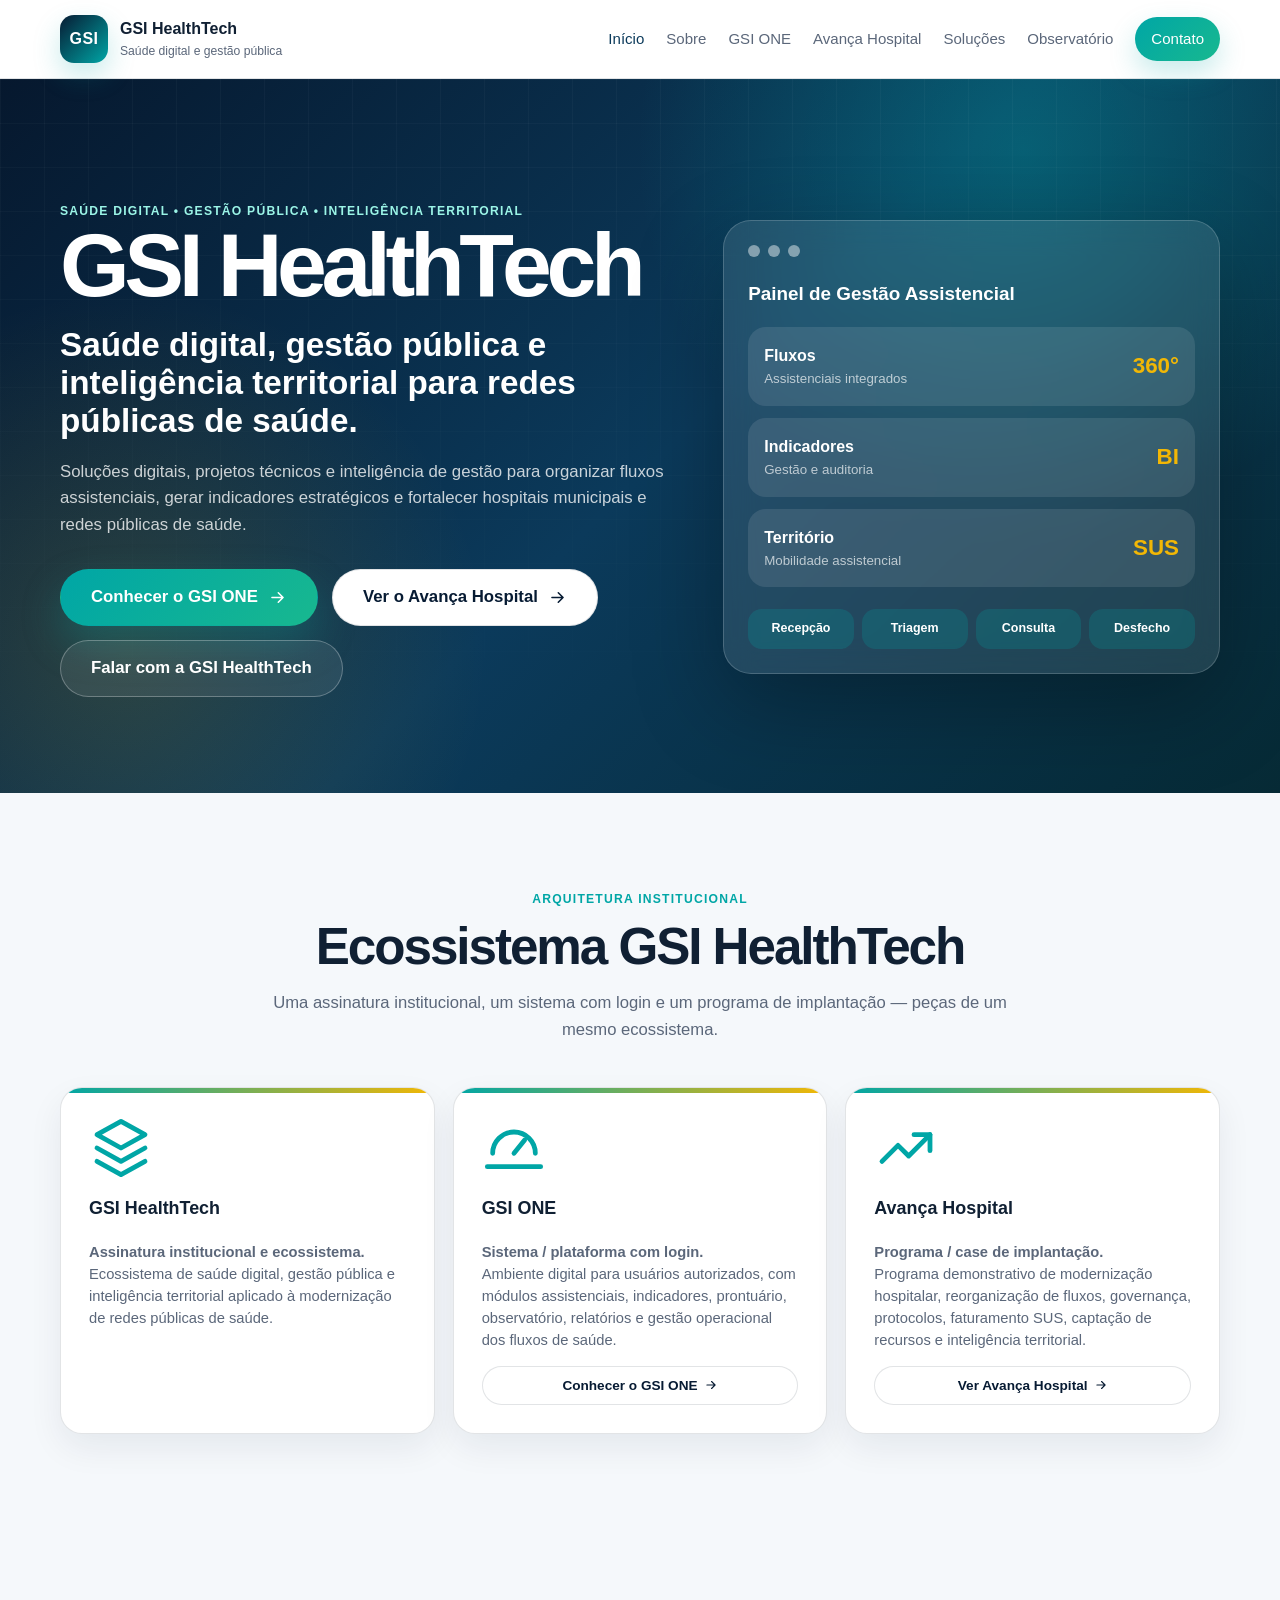
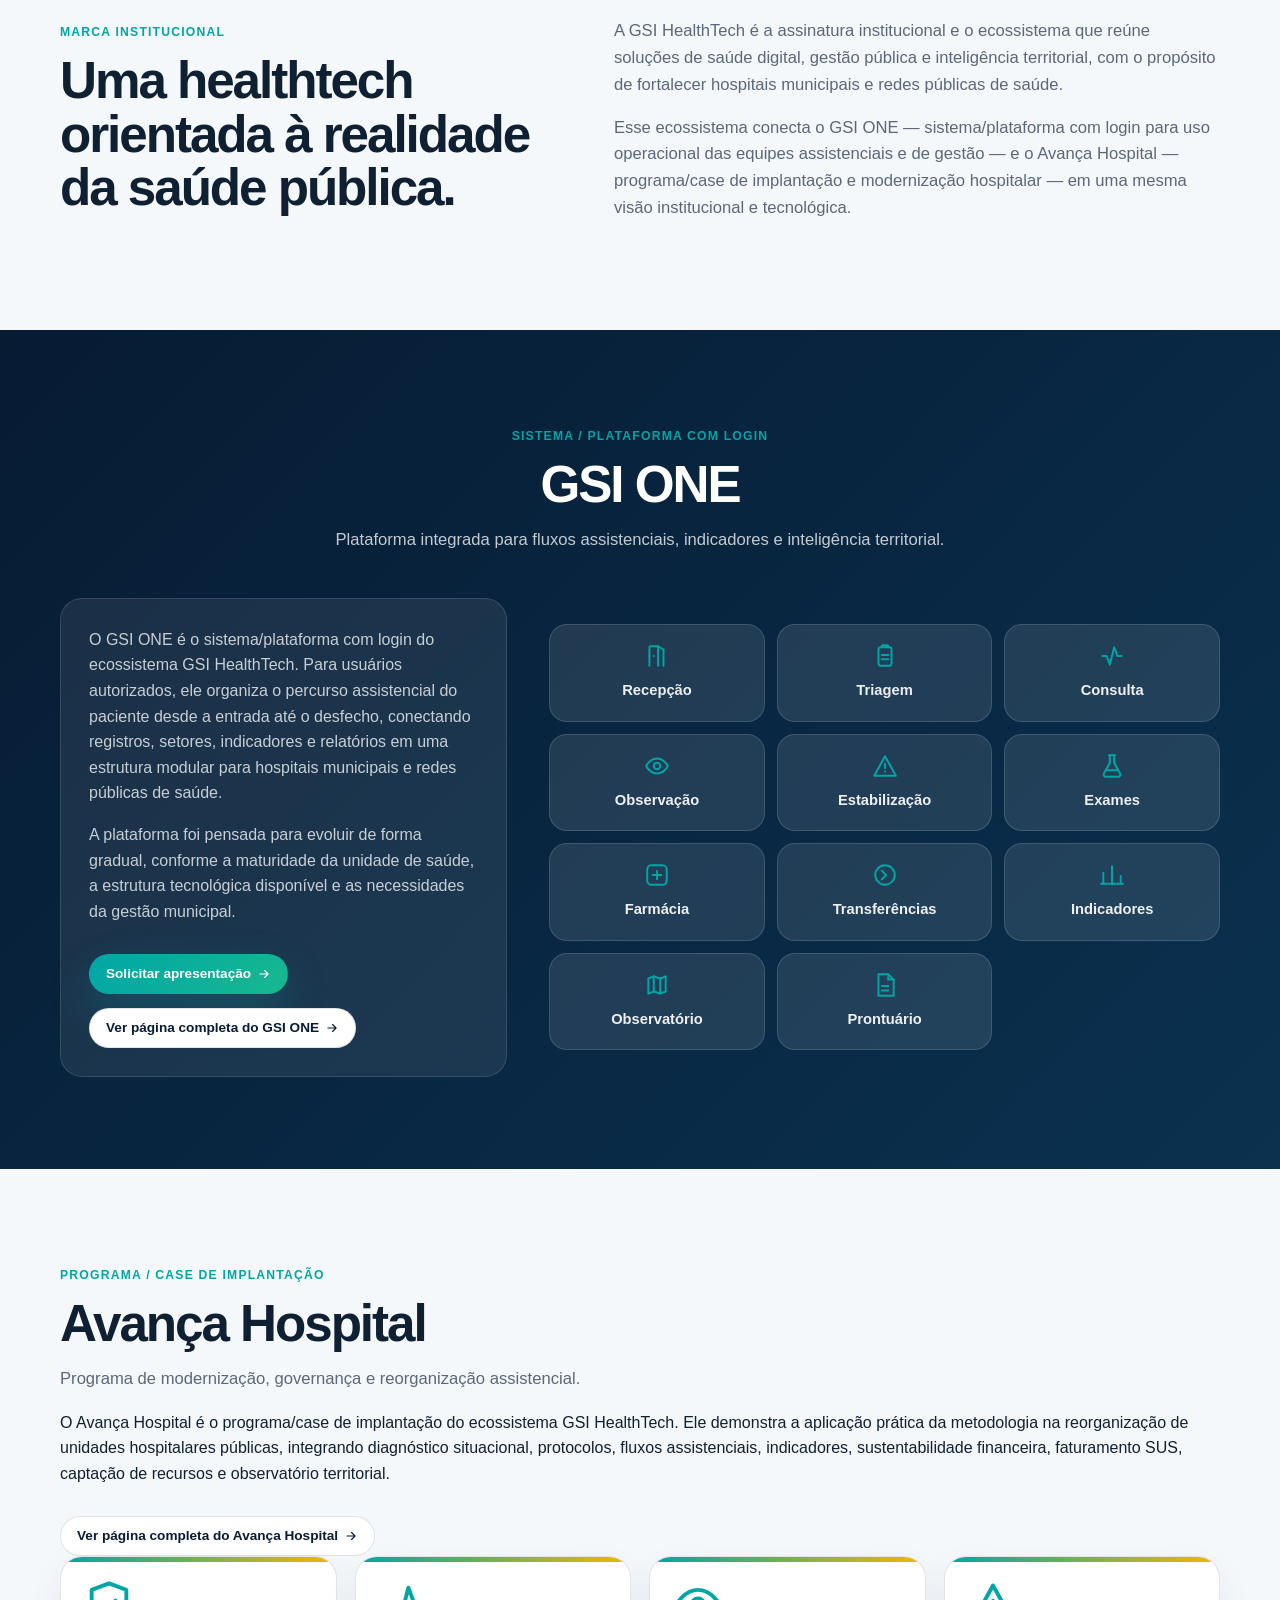
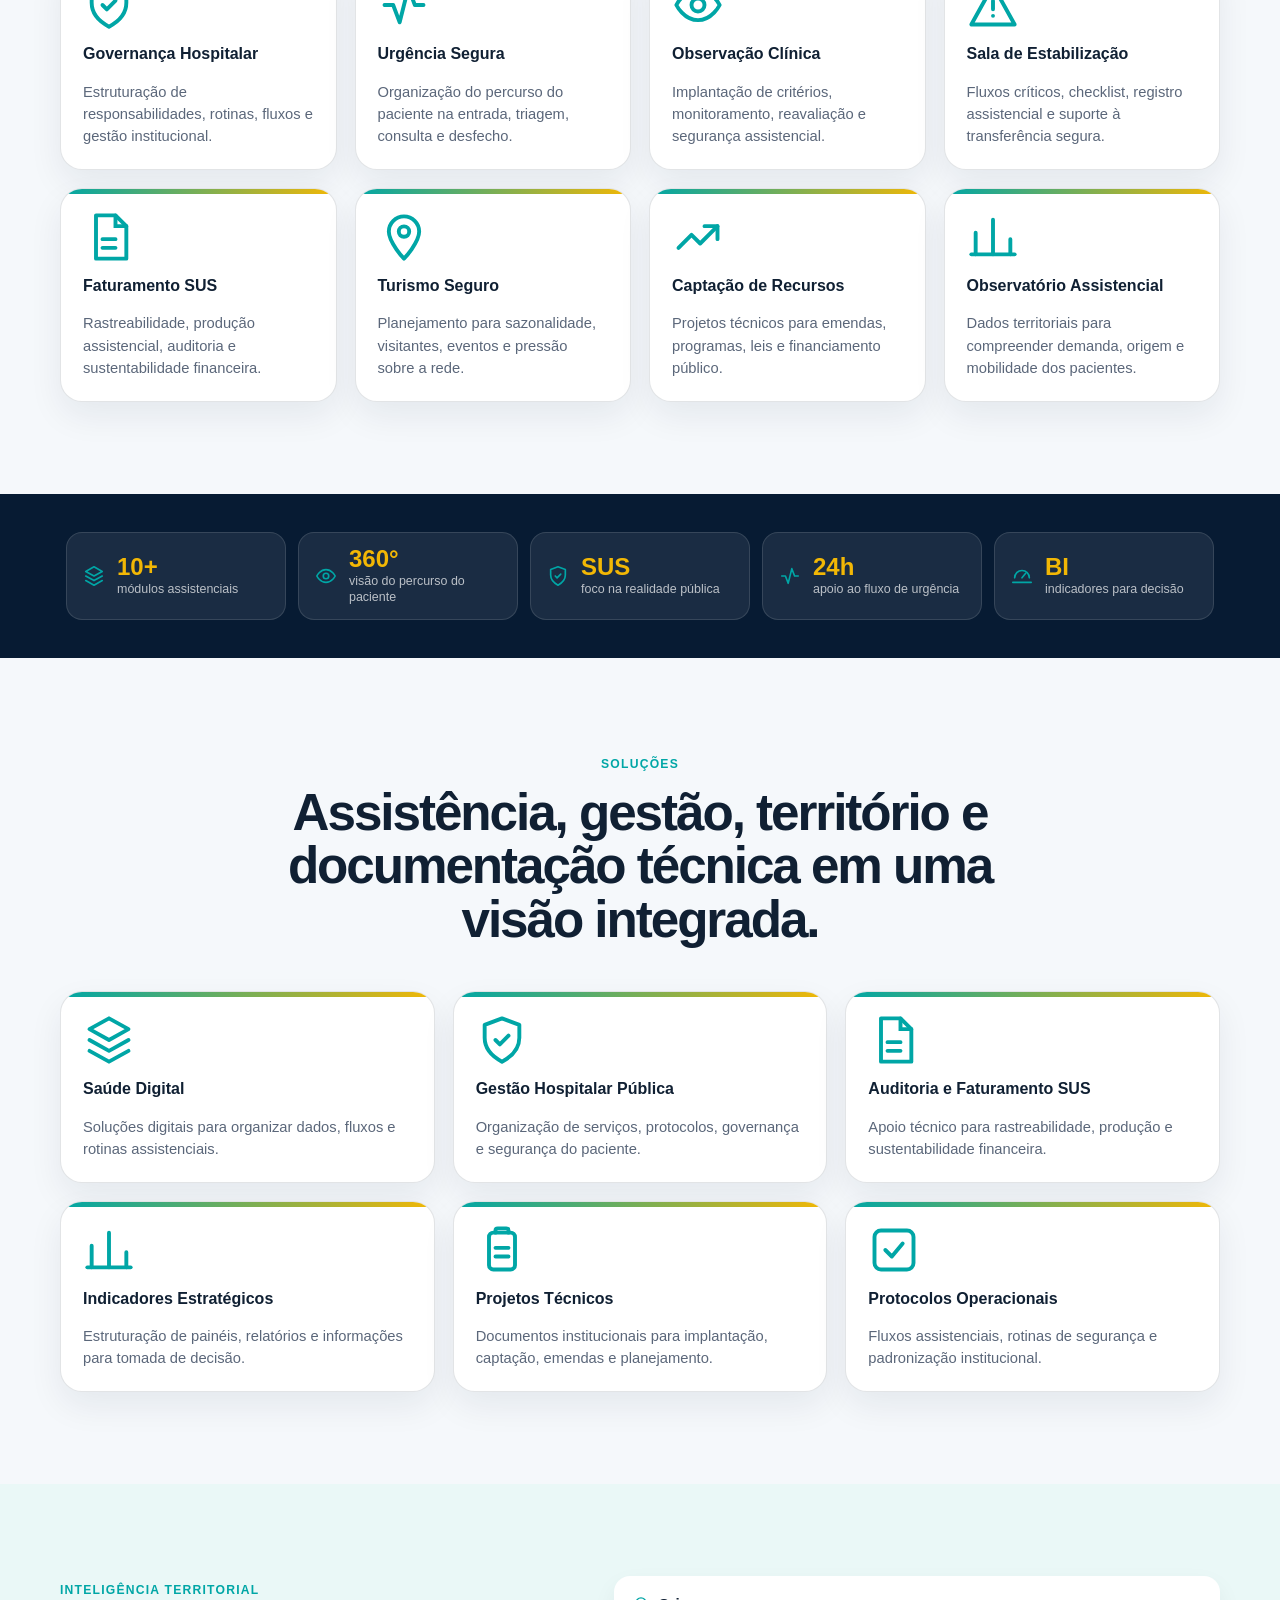
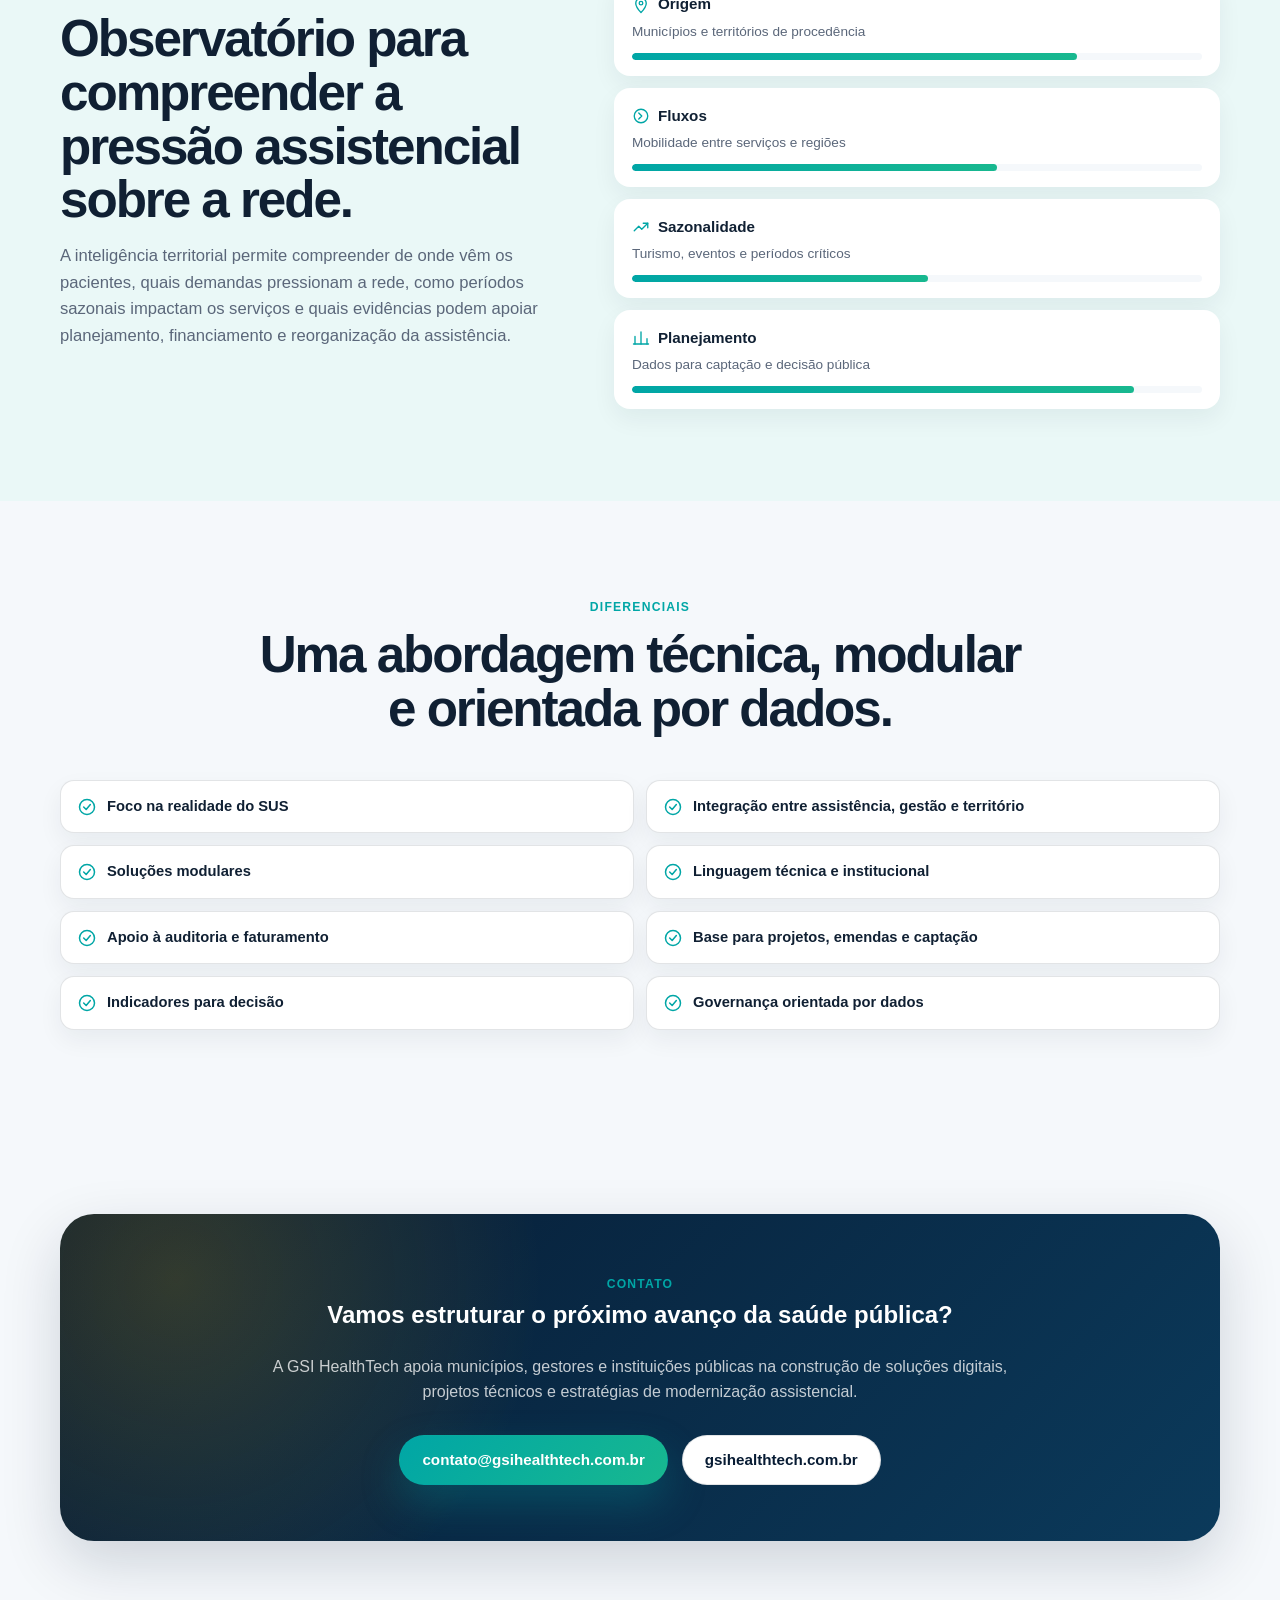
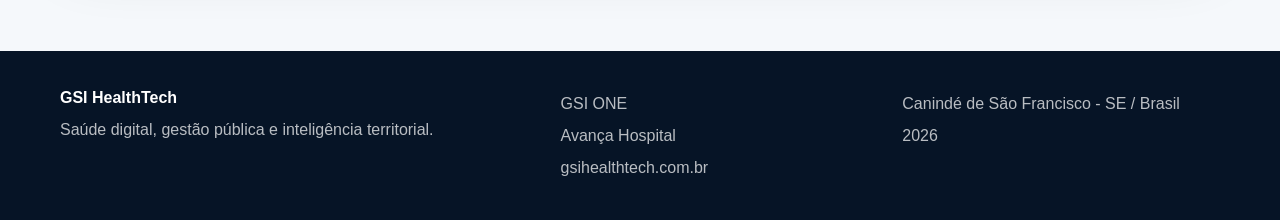
==== index.html @ 30cf72ca "feat: create GSI HealthTech institutional site" ====
<!DOCTYPE html>
<html lang="pt-BR">
<head>
  <meta charset="UTF-8" />
  <meta name="viewport" content="width=device-width, initial-scale=1.0" />
  <meta name="description" content="GSI HealthTech: saúde digital, gestão pública e inteligência territorial para redes públicas de saúde." />
  <meta name="theme-color" content="#071b33" />
  <meta property="og:type" content="website" />
  <meta property="og:locale" content="pt_BR" />
  <meta property="og:site_name" content="GSI HealthTech" />
  <meta property="og:title" content="GSI HealthTech | Saúde Digital e Gestão Pública" />
  <meta property="og:description" content="GSI HealthTech: saúde digital, gestão pública e inteligência territorial para redes públicas de saúde." />
  <meta property="og:url" content="https://gsihealthtech.com.br/" />
  <title>GSI HealthTech | Saúde Digital e Gestão Pública</title>
  <link rel="stylesheet" href="style.css" />
</head>
<body>
  <!-- Sprite de ícones reutilizados nos módulos e cards -->
  <svg class="icon-sprite" aria-hidden="true" style="display:none">
    <symbol id="icon-door" viewBox="0 0 24 24" fill="none" stroke="currentColor" stroke-width="1.8">
      <path d="M5 21V4a1 1 0 0 1 1-1h7l5 3v15" stroke-linecap="round" stroke-linejoin="round"/>
      <path d="M13 3v18M9 12h.01" stroke-linecap="round" stroke-linejoin="round"/>
    </symbol>
    <symbol id="icon-clipboard" viewBox="0 0 24 24" fill="none" stroke="currentColor" stroke-width="1.8">
      <rect x="6" y="4" width="12" height="17" rx="2" stroke-linecap="round" stroke-linejoin="round"/>
      <path d="M9 4V3a1 1 0 0 1 1-1h4a1 1 0 0 1 1 1v1M9 11h6M9 15h6" stroke-linecap="round" stroke-linejoin="round"/>
    </symbol>
    <symbol id="icon-activity" viewBox="0 0 24 24" fill="none" stroke="currentColor" stroke-width="1.8">
      <path d="M3 12h4l3 8 4-16 3 8h4" stroke-linecap="round" stroke-linejoin="round"/>
    </symbol>
    <symbol id="icon-eye" viewBox="0 0 24 24" fill="none" stroke="currentColor" stroke-width="1.8">
      <path d="M2 12s3.5-7 10-7 10 7 10 7-3.5 7-10 7-10-7-10-7Z" stroke-linecap="round" stroke-linejoin="round"/>
      <circle cx="12" cy="12" r="3"/>
    </symbol>
    <symbol id="icon-alert" viewBox="0 0 24 24" fill="none" stroke="currentColor" stroke-width="1.8">
      <path d="M12 3 2 21h20L12 3Z" stroke-linecap="round" stroke-linejoin="round"/>
      <path d="M12 10v4M12 17h.01" stroke-linecap="round" stroke-linejoin="round"/>
    </symbol>
    <symbol id="icon-flask" viewBox="0 0 24 24" fill="none" stroke="currentColor" stroke-width="1.8">
      <path d="M9 2h6M10 2v7L4.5 19a2 2 0 0 0 1.8 3h11.4a2 2 0 0 0 1.8-3L14 9V2" stroke-linecap="round" stroke-linejoin="round"/>
      <path d="M7 16h10" stroke-linecap="round"/>
    </symbol>
    <symbol id="icon-cross" viewBox="0 0 24 24" fill="none" stroke="currentColor" stroke-width="1.8">
      <rect x="3" y="3" width="18" height="18" rx="4"/>
      <path d="M12 8v8M8 12h8" stroke-linecap="round"/>
    </symbol>
    <symbol id="icon-arrow" viewBox="0 0 24 24" fill="none" stroke="currentColor" stroke-width="1.8">
      <circle cx="12" cy="12" r="9"/>
      <path d="M9 8l4 4-4 4" stroke-linecap="round" stroke-linejoin="round"/>
    </symbol>
    <symbol id="icon-bar-chart" viewBox="0 0 24 24" fill="none" stroke="currentColor" stroke-width="1.8">
      <path d="M4 20V10M12 20V4M20 20v-7" stroke-linecap="round" stroke-linejoin="round"/>
      <path d="M2 20h20" stroke-linecap="round"/>
    </symbol>
    <symbol id="icon-map" viewBox="0 0 24 24" fill="none" stroke="currentColor" stroke-width="1.8">
      <path d="M9 4 4 6v14l5-2 6 2 5-2V4l-5 2-6-2Z" stroke-linecap="round" stroke-linejoin="round"/>
      <path d="M9 4v14M15 6v14" stroke-linecap="round"/>
    </symbol>
    <symbol id="icon-file" viewBox="0 0 24 24" fill="none" stroke="currentColor" stroke-width="1.8">
      <path d="M6 2h9l5 5v15H6Z" stroke-linecap="round" stroke-linejoin="round"/>
      <path d="M15 2v5h5M9 13h6M9 17h6" stroke-linecap="round"/>
    </symbol>
    <symbol id="icon-shield" viewBox="0 0 24 24" fill="none" stroke="currentColor" stroke-width="1.8">
      <path d="M12 2 4 5v6c0 5.2 3.6 8.7 8 11 4.4-2.3 8-5.8 8-11V5l-8-3Z" stroke-linecap="round" stroke-linejoin="round"/>
      <path d="m9 12 2 2 4-4" stroke-linecap="round" stroke-linejoin="round"/>
    </symbol>
    <symbol id="icon-map-pin" viewBox="0 0 24 24" fill="none" stroke="currentColor" stroke-width="1.8">
      <path d="M12 22s7-7.4 7-12.5A7 7 0 0 0 5 9.5C5 14.6 12 22 12 22Z" stroke-linecap="round" stroke-linejoin="round"/>
      <circle cx="12" cy="9.5" r="2.4"/>
    </symbol>
    <symbol id="icon-trending-up" viewBox="0 0 24 24" fill="none" stroke="currentColor" stroke-width="1.8">
      <path d="M3 17 9 11l4 4 8-8" stroke-linecap="round" stroke-linejoin="round"/>
      <path d="M15 7h6v6" stroke-linecap="round" stroke-linejoin="round"/>
    </symbol>
    <symbol id="icon-layers" viewBox="0 0 24 24" fill="none" stroke="currentColor" stroke-width="1.8">
      <path d="m12 2 9 5-9 5-9-5 9-5Z" stroke-linecap="round" stroke-linejoin="round"/>
      <path d="m3 12 9 5 9-5M3 17l9 5 9-5" stroke-linecap="round" stroke-linejoin="round"/>
    </symbol>
    <symbol id="icon-check-square" viewBox="0 0 24 24" fill="none" stroke="currentColor" stroke-width="1.8">
      <rect x="3" y="3" width="18" height="18" rx="3"/>
      <path d="m8 12 3 3 5-6" stroke-linecap="round" stroke-linejoin="round"/>
    </symbol>
    <symbol id="icon-check-circle" viewBox="0 0 24 24" fill="none" stroke="currentColor" stroke-width="1.8">
      <circle cx="12" cy="12" r="9"/>
      <path d="m8 12 3 3 5-6" stroke-linecap="round" stroke-linejoin="round"/>
    </symbol>
    <symbol id="icon-gauge" viewBox="0 0 24 24" fill="none" stroke="currentColor" stroke-width="1.8">
      <path d="M4 14a8 8 0 1 1 16 0" stroke-linecap="round"/>
      <path d="M12 14 16 9" stroke-linecap="round"/>
      <path d="M2 19h20" stroke-linecap="round"/>
    </symbol>
  </svg>

  <header class="site-header" id="topo">
    <div class="container header-inner">
      <a href="#inicio" class="brand" aria-label="GSI HealthTech">
        <span class="brand-mark">GSI</span>
        <span class="brand-text">
          <strong>GSI HealthTech</strong>
          <small>Saúde digital e gestão pública</small>
        </span>
      </a>

      <button class="menu-toggle" aria-label="Abrir menu" aria-expanded="false">
        <span></span>
        <span></span>
        <span></span>
      </button>

      <nav class="main-nav" aria-label="Menu principal">
        <a href="#inicio">Início</a>
        <a href="#sobre">Sobre</a>
        <a href="gsi-one.html">GSI ONE</a>
        <a href="avanca-hospital.html">Avança Hospital</a>
        <a href="#solucoes">Soluções</a>
        <a href="#observatorio">Observatório</a>
        <a href="#contato" class="nav-cta">Contato</a>
      </nav>
    </div>
  </header>

  <main>
    <section class="hero" id="inicio">
      <div class="container hero-grid">
        <div class="hero-content reveal">
          <span class="eyebrow">Saúde digital • Gestão pública • Inteligência territorial</span>
          <h1>GSI HealthTech</h1>
          <p class="hero-subtitle">Saúde digital, gestão pública e inteligência territorial para redes públicas de saúde.</p>
          <p class="hero-text">
            Soluções digitais, projetos técnicos e inteligência de gestão para organizar fluxos assistenciais, gerar indicadores estratégicos e fortalecer hospitais municipais e redes públicas de saúde.
          </p>
          <div class="hero-actions">
            <a href="gsi-one.html" class="btn btn-lg btn-primary">Conhecer o GSI ONE<svg class="btn-arrow" viewBox="0 0 24 24" fill="none" stroke="currentColor" stroke-width="2"><path d="M5 12h14M13 6l6 6-6 6" stroke-linecap="round" stroke-linejoin="round"/></svg></a>
            <a href="avanca-hospital.html" class="btn btn-lg btn-secondary">Ver o Avança Hospital<svg class="btn-arrow" viewBox="0 0 24 24" fill="none" stroke="currentColor" stroke-width="2"><path d="M5 12h14M13 6l6 6-6 6" stroke-linecap="round" stroke-linejoin="round"/></svg></a>
            <a href="#contato" class="btn btn-lg btn-ghost">Falar com a GSI HealthTech</a>
          </div>
        </div>

        <div class="hero-panel reveal" aria-label="Painel ilustrativo GSI HealthTech">
          <div class="panel-header">
            <span></span>
            <span></span>
            <span></span>
          </div>
          <div class="panel-title">Painel de Gestão Assistencial</div>
          <div class="metric-row">
            <div>
              <strong>Fluxos</strong>
              <small>Assistenciais integrados</small>
            </div>
            <span>360°</span>
          </div>
          <div class="metric-row">
            <div>
              <strong>Indicadores</strong>
              <small>Gestão e auditoria</small>
            </div>
            <span>BI</span>
          </div>
          <div class="metric-row">
            <div>
              <strong>Território</strong>
              <small>Mobilidade assistencial</small>
            </div>
            <span>SUS</span>
          </div>
          <div class="flow-line">
            <span>Recepção</span>
            <span>Triagem</span>
            <span>Consulta</span>
            <span>Desfecho</span>
          </div>
        </div>
      </div>
    </section>

    <section class="section" id="ecossistema">
      <div class="container">
        <div class="section-heading center reveal">
          <span class="eyebrow">Arquitetura institucional</span>
          <h2>Ecossistema GSI HealthTech</h2>
          <p>Uma assinatura institucional, um sistema com login e um programa de implantação — peças de um mesmo ecossistema.</p>
        </div>

        <div class="cards-grid three">
          <article class="card card-lg reveal">
            <svg class="card-icon"><use href="#icon-layers"/></svg>
            <h3>GSI HealthTech</h3>
            <p><strong>Assinatura institucional e ecossistema.</strong><br>Ecossistema de saúde digital, gestão pública e inteligência territorial aplicado à modernização de redes públicas de saúde.</p>
          </article>

          <article class="card card-lg reveal">
            <svg class="card-icon"><use href="#icon-gauge"/></svg>
            <h3>GSI ONE</h3>
            <p><strong>Sistema / plataforma com login.</strong><br>Ambiente digital para usuários autorizados, com módulos assistenciais, indicadores, prontuário, observatório, relatórios e gestão operacional dos fluxos de saúde.</p>
            <a href="gsi-one.html" class="btn btn-sm btn-secondary">Conhecer o GSI ONE<svg class="btn-arrow" viewBox="0 0 24 24" fill="none" stroke="currentColor" stroke-width="2"><path d="M5 12h14M13 6l6 6-6 6" stroke-linecap="round" stroke-linejoin="round"/></svg></a>
          </article>

          <article class="card card-lg reveal">
            <svg class="card-icon"><use href="#icon-trending-up"/></svg>
            <h3>Avança Hospital</h3>
            <p><strong>Programa / case de implantação.</strong><br>Programa demonstrativo de modernização hospitalar, reorganização de fluxos, governança, protocolos, faturamento SUS, captação de recursos e inteligência territorial.</p>
            <a href="avanca-hospital.html" class="btn btn-sm btn-secondary">Ver Avança Hospital<svg class="btn-arrow" viewBox="0 0 24 24" fill="none" stroke="currentColor" stroke-width="2"><path d="M5 12h14M13 6l6 6-6 6" stroke-linecap="round" stroke-linejoin="round"/></svg></a>
          </article>
        </div>
      </div>
    </section>

    <section class="section" id="sobre">
      <div class="container split">
        <div class="section-heading reveal">
          <span class="eyebrow">Marca institucional</span>
          <h2>Uma healthtech orientada à realidade da saúde pública.</h2>
        </div>
        <div class="text-block reveal">
          <p>
            A GSI HealthTech é a assinatura institucional e o ecossistema que reúne soluções de saúde digital, gestão pública e inteligência territorial, com o propósito de fortalecer hospitais municipais e redes públicas de saúde.
          </p>
          <p>
            Esse ecossistema conecta o GSI ONE — sistema/plataforma com login para uso operacional das equipes assistenciais e de gestão — e o Avança Hospital — programa/case de implantação e modernização hospitalar — em uma mesma visão institucional e tecnológica.
          </p>
        </div>
      </div>
    </section>

    <section class="section section-dark" id="gsione">
      <div class="container">
        <div class="section-heading center reveal">
          <span class="eyebrow">Sistema / Plataforma com login</span>
          <h2>GSI ONE</h2>
          <p>Plataforma integrada para fluxos assistenciais, indicadores e inteligência territorial.</p>
        </div>

        <div class="product-grid">
          <div class="product-copy reveal">
            <p>
              O GSI ONE é o sistema/plataforma com login do ecossistema GSI HealthTech. Para usuários autorizados, ele organiza o percurso assistencial do paciente desde a entrada até o desfecho, conectando registros, setores, indicadores e relatórios em uma estrutura modular para hospitais municipais e redes públicas de saúde.
            </p>
            <p>
              A plataforma foi pensada para evoluir de forma gradual, conforme a maturidade da unidade de saúde, a estrutura tecnológica disponível e as necessidades da gestão municipal.
            </p>
            <div class="hero-actions">
              <a href="#contato" class="btn btn-sm btn-primary">Solicitar apresentação<svg class="btn-arrow" viewBox="0 0 24 24" fill="none" stroke="currentColor" stroke-width="2"><path d="M5 12h14M13 6l6 6-6 6" stroke-linecap="round" stroke-linejoin="round"/></svg></a>
              <a href="gsi-one.html" class="btn btn-sm btn-secondary">Ver página completa do GSI ONE<svg class="btn-arrow" viewBox="0 0 24 24" fill="none" stroke="currentColor" stroke-width="2"><path d="M5 12h14M13 6l6 6-6 6" stroke-linecap="round" stroke-linejoin="round"/></svg></a>
            </div>
          </div>

          <div class="module-grid reveal">
            <span><svg class="module-icon"><use href="#icon-door"/></svg>Recepção</span>
            <span><svg class="module-icon"><use href="#icon-clipboard"/></svg>Triagem</span>
            <span><svg class="module-icon"><use href="#icon-activity"/></svg>Consulta</span>
            <span><svg class="module-icon"><use href="#icon-eye"/></svg>Observação</span>
            <span><svg class="module-icon"><use href="#icon-alert"/></svg>Estabilização</span>
            <span><svg class="module-icon"><use href="#icon-flask"/></svg>Exames</span>
            <span><svg class="module-icon"><use href="#icon-cross"/></svg>Farmácia</span>
            <span><svg class="module-icon"><use href="#icon-arrow"/></svg>Transferências</span>
            <span><svg class="module-icon"><use href="#icon-bar-chart"/></svg>Indicadores</span>
            <span><svg class="module-icon"><use href="#icon-map"/></svg>Observatório</span>
            <span><svg class="module-icon"><use href="#icon-file"/></svg>Prontuário</span>
          </div>
        </div>
      </div>
    </section>

    <section class="section" id="avanca">
      <div class="container">
        <div class="section-heading reveal">
          <span class="eyebrow">Programa / Case de implantação</span>
          <h2>Avança Hospital</h2>
          <p>Programa de modernização, governança e reorganização assistencial.</p>
        </div>
        <p class="lead-text reveal">
          O Avança Hospital é o programa/case de implantação do ecossistema GSI HealthTech. Ele demonstra a aplicação prática da metodologia na reorganização de unidades hospitalares públicas, integrando diagnóstico situacional, protocolos, fluxos assistenciais, indicadores, sustentabilidade financeira, faturamento SUS, captação de recursos e observatório territorial.
        </p>

        <div class="hero-actions reveal">
          <a href="avanca-hospital.html" class="btn btn-sm btn-secondary">Ver página completa do Avança Hospital<svg class="btn-arrow" viewBox="0 0 24 24" fill="none" stroke="currentColor" stroke-width="2"><path d="M5 12h14M13 6l6 6-6 6" stroke-linecap="round" stroke-linejoin="round"/></svg></a>
        </div>

        <div class="cards-grid">
          <article class="card card-md reveal">
            <svg class="card-icon"><use href="#icon-shield"/></svg>
            <h3>Governança Hospitalar</h3>
            <p>Estruturação de responsabilidades, rotinas, fluxos e gestão institucional.</p>
          </article>
          <article class="card card-md reveal">
            <svg class="card-icon"><use href="#icon-activity"/></svg>
            <h3>Urgência Segura</h3>
            <p>Organização do percurso do paciente na entrada, triagem, consulta e desfecho.</p>
          </article>
          <article class="card card-md reveal">
            <svg class="card-icon"><use href="#icon-eye"/></svg>
            <h3>Observação Clínica</h3>
            <p>Implantação de critérios, monitoramento, reavaliação e segurança assistencial.</p>
          </article>
          <article class="card card-md reveal">
            <svg class="card-icon"><use href="#icon-alert"/></svg>
            <h3>Sala de Estabilização</h3>
            <p>Fluxos críticos, checklist, registro assistencial e suporte à transferência segura.</p>
          </article>
          <article class="card card-md reveal">
            <svg class="card-icon"><use href="#icon-file"/></svg>
            <h3>Faturamento SUS</h3>
            <p>Rastreabilidade, produção assistencial, auditoria e sustentabilidade financeira.</p>
          </article>
          <article class="card card-md reveal">
            <svg class="card-icon"><use href="#icon-map-pin"/></svg>
            <h3>Turismo Seguro</h3>
            <p>Planejamento para sazonalidade, visitantes, eventos e pressão sobre a rede.</p>
          </article>
          <article class="card card-md reveal">
            <svg class="card-icon"><use href="#icon-trending-up"/></svg>
            <h3>Captação de Recursos</h3>
            <p>Projetos técnicos para emendas, programas, leis e financiamento público.</p>
          </article>
          <article class="card card-md reveal">
            <svg class="card-icon"><use href="#icon-bar-chart"/></svg>
            <h3>Observatório Assistencial</h3>
            <p>Dados territoriais para compreender demanda, origem e mobilidade dos pacientes.</p>
          </article>
        </div>
      </div>
    </section>

    <section class="stats-section">
      <div class="container stats-grid reveal">
        <div class="metric-card">
          <svg class="metric-icon"><use href="#icon-layers"/></svg>
          <div>
            <strong class="metric-value" data-count="10">0</strong>
            <span class="metric-label">módulos assistenciais</span>
          </div>
        </div>
        <div class="metric-card">
          <svg class="metric-icon"><use href="#icon-eye"/></svg>
          <div>
            <strong class="metric-value">360°</strong>
            <span class="metric-label">visão do percurso do paciente</span>
          </div>
        </div>
        <div class="metric-card">
          <svg class="metric-icon"><use href="#icon-shield"/></svg>
          <div>
            <strong class="metric-value">SUS</strong>
            <span class="metric-label">foco na realidade pública</span>
          </div>
        </div>
        <div class="metric-card">
          <svg class="metric-icon"><use href="#icon-activity"/></svg>
          <div>
            <strong class="metric-value">24h</strong>
            <span class="metric-label">apoio ao fluxo de urgência</span>
          </div>
        </div>
        <div class="metric-card">
          <svg class="metric-icon"><use href="#icon-gauge"/></svg>
          <div>
            <strong class="metric-value">BI</strong>
            <span class="metric-label">indicadores para decisão</span>
          </div>
        </div>
      </div>
    </section>

    <section class="section" id="solucoes">
      <div class="container">
        <div class="section-heading center reveal">
          <span class="eyebrow">Soluções</span>
          <h2>Assistência, gestão, território e documentação técnica em uma visão integrada.</h2>
        </div>

        <div class="cards-grid three">
          <article class="card card-md reveal">
            <svg class="card-icon"><use href="#icon-layers"/></svg>
            <h3>Saúde Digital</h3>
            <p>Soluções digitais para organizar dados, fluxos e rotinas assistenciais.</p>
          </article>
          <article class="card card-md reveal">
            <svg class="card-icon"><use href="#icon-shield"/></svg>
            <h3>Gestão Hospitalar Pública</h3>
            <p>Organização de serviços, protocolos, governança e segurança do paciente.</p>
          </article>
          <article class="card card-md reveal">
            <svg class="card-icon"><use href="#icon-file"/></svg>
            <h3>Auditoria e Faturamento SUS</h3>
            <p>Apoio técnico para rastreabilidade, produção e sustentabilidade financeira.</p>
          </article>
          <article class="card card-md reveal">
            <svg class="card-icon"><use href="#icon-bar-chart"/></svg>
            <h3>Indicadores Estratégicos</h3>
            <p>Estruturação de painéis, relatórios e informações para tomada de decisão.</p>
          </article>
          <article class="card card-md reveal">
            <svg class="card-icon"><use href="#icon-clipboard"/></svg>
            <h3>Projetos Técnicos</h3>
            <p>Documentos institucionais para implantação, captação, emendas e planejamento.</p>
          </article>
          <article class="card card-md reveal">
            <svg class="card-icon"><use href="#icon-check-square"/></svg>
            <h3>Protocolos Operacionais</h3>
            <p>Fluxos assistenciais, rotinas de segurança e padronização institucional.</p>
          </article>
        </div>
      </div>
    </section>

    <section class="section section-accent" id="observatorio">
      <div class="container split">
        <div class="section-heading reveal">
          <span class="eyebrow">Inteligência territorial</span>
          <h2>Observatório para compreender a pressão assistencial sobre a rede.</h2>
          <p>
            A inteligência territorial permite compreender de onde vêm os pacientes, quais demandas pressionam a rede, como períodos sazonais impactam os serviços e quais evidências podem apoiar planejamento, financiamento e reorganização da assistência.
          </p>
        </div>
        <div class="territory-panel reveal">
          <div class="territory-item">
            <div class="territory-head"><svg class="territory-icon"><use href="#icon-map-pin"/></svg><strong>Origem</strong></div>
            <span>Municípios e territórios de procedência</span>
            <div class="territory-bar"><i style="--w:78%"></i></div>
          </div>
          <div class="territory-item">
            <div class="territory-head"><svg class="territory-icon"><use href="#icon-arrow"/></svg><strong>Fluxos</strong></div>
            <span>Mobilidade entre serviços e regiões</span>
            <div class="territory-bar"><i style="--w:64%"></i></div>
          </div>
          <div class="territory-item">
            <div class="territory-head"><svg class="territory-icon"><use href="#icon-trending-up"/></svg><strong>Sazonalidade</strong></div>
            <span>Turismo, eventos e períodos críticos</span>
            <div class="territory-bar"><i style="--w:52%"></i></div>
          </div>
          <div class="territory-item">
            <div class="territory-head"><svg class="territory-icon"><use href="#icon-bar-chart"/></svg><strong>Planejamento</strong></div>
            <span>Dados para captação e decisão pública</span>
            <div class="territory-bar"><i style="--w:88%"></i></div>
          </div>
        </div>
      </div>
    </section>

    <section class="section" id="diferenciais">
      <div class="container">
        <div class="section-heading center reveal">
          <span class="eyebrow">Diferenciais</span>
          <h2>Uma abordagem técnica, modular e orientada por dados.</h2>
        </div>
        <div class="diff-grid">
          <div class="diff-item reveal"><svg class="diff-icon"><use href="#icon-check-circle"/></svg><span>Foco na realidade do SUS</span></div>
          <div class="diff-item reveal"><svg class="diff-icon"><use href="#icon-check-circle"/></svg><span>Integração entre assistência, gestão e território</span></div>
          <div class="diff-item reveal"><svg class="diff-icon"><use href="#icon-check-circle"/></svg><span>Soluções modulares</span></div>
          <div class="diff-item reveal"><svg class="diff-icon"><use href="#icon-check-circle"/></svg><span>Linguagem técnica e institucional</span></div>
          <div class="diff-item reveal"><svg class="diff-icon"><use href="#icon-check-circle"/></svg><span>Apoio à auditoria e faturamento</span></div>
          <div class="diff-item reveal"><svg class="diff-icon"><use href="#icon-check-circle"/></svg><span>Base para projetos, emendas e captação</span></div>
          <div class="diff-item reveal"><svg class="diff-icon"><use href="#icon-check-circle"/></svg><span>Indicadores para decisão</span></div>
          <div class="diff-item reveal"><svg class="diff-icon"><use href="#icon-check-circle"/></svg><span>Governança orientada por dados</span></div>
        </div>
      </div>
    </section>

    <section class="section contact" id="contato">
      <div class="container contact-box reveal">
        <span class="eyebrow">Contato</span>
        <h2>Vamos estruturar o próximo avanço da saúde pública?</h2>
        <p>
          A GSI HealthTech apoia municípios, gestores e instituições públicas na construção de soluções digitais, projetos técnicos e estratégias de modernização assistencial.
        </p>
        <div class="hero-actions center-actions">
          <a href="mailto:contato@gsihealthtech.com.br" class="btn btn-md btn-primary">contato@gsihealthtech.com.br</a>
          <a href="https://gsihealthtech.com.br" class="btn btn-md btn-secondary">gsihealthtech.com.br</a>
        </div>
      </div>
    </section>
  </main>

  <footer class="site-footer">
    <div class="container footer-grid">
      <div>
        <strong>GSI HealthTech</strong>
        <p>Saúde digital, gestão pública e inteligência territorial.</p>
      </div>
      <div>
        <p><a href="gsi-one.html">GSI ONE</a></p>
        <p><a href="avanca-hospital.html">Avança Hospital</a></p>
        <p>gsihealthtech.com.br</p>
      </div>
      <div>
        <p>Canindé de São Francisco - SE / Brasil</p>
        <p>2026</p>
      </div>
    </div>
  </footer>

  <button class="back-to-top" aria-label="Voltar ao topo">↑</button>

  <script src="script.js"></script>
</body>
</html>
---- style.css ----
:root {
  --blue-deep: #071b33;
  --blue-main: #0b3a5b;
  --teal: #00a6a6;
  --green: #18b88f;
  --gold: #f2b705;
  --bg: #f5f8fb;
  --white: #ffffff;
  --text: #102033;
  --muted: #5b677a;
  --line: rgba(16, 32, 51, 0.12);
  --shadow: 0 22px 60px rgba(7, 27, 51, 0.16);
  --radius: 22px;
}

* {
  box-sizing: border-box;
}

html {
  scroll-behavior: smooth;
}

body {
  margin: 0;
  font-family: Inter, Arial, Helvetica, sans-serif;
  color: var(--text);
  background: var(--bg);
  line-height: 1.6;
}

a {
  color: inherit;
  text-decoration: none;
}

.container {
  width: min(1160px, calc(100% - 40px));
  margin: 0 auto;
}

.site-header {
  position: sticky;
  top: 0;
  z-index: 50;
  background: rgba(255, 255, 255, 0.92);
  border-bottom: 1px solid var(--line);
  backdrop-filter: blur(18px);
}

.header-inner {
  display: flex;
  align-items: center;
  justify-content: space-between;
  min-height: 78px;
  gap: 24px;
}

.brand {
  display: flex;
  align-items: center;
  gap: 12px;
}

.brand-mark {
  display: grid;
  place-items: center;
  width: 48px;
  height: 48px;
  border-radius: 14px;
  background: linear-gradient(135deg, var(--blue-deep), var(--teal));
  color: var(--white);
  font-weight: 800;
  letter-spacing: 0.5px;
  box-shadow: 0 12px 28px rgba(0, 166, 166, 0.22);
}

.brand-text {
  display: flex;
  flex-direction: column;
}

.brand-text strong {
  font-size: 1rem;
}

.brand-text small {
  color: var(--muted);
  font-size: 0.76rem;
}

.main-nav {
  display: flex;
  align-items: center;
  gap: 22px;
  font-size: 0.94rem;
  color: var(--muted);
}

.main-nav a {
  position: relative;
  transition: color 0.2s ease;
}

.main-nav a:hover,
.main-nav a.active {
  color: var(--blue-main);
}

.nav-cta {
  padding: 10px 16px;
  border-radius: 999px;
  color: var(--white) !important;
  background: linear-gradient(135deg, var(--teal), var(--green));
  box-shadow: 0 12px 28px rgba(0, 166, 166, 0.22);
}

.menu-toggle {
  display: none;
  width: 44px;
  height: 44px;
  border: 0;
  background: var(--white);
  border-radius: 12px;
  box-shadow: 0 8px 18px rgba(7, 27, 51, 0.08);
}

.menu-toggle span {
  display: block;
  width: 20px;
  height: 2px;
  margin: 5px auto;
  background: var(--blue-deep);
}

.hero {
  position: relative;
  overflow: hidden;
  padding: 118px 0 96px;
  color: var(--white);
  background:
    radial-gradient(circle at 80% 10%, rgba(0, 166, 166, 0.35), transparent 32%),
    radial-gradient(circle at 10% 80%, rgba(242, 183, 5, 0.15), transparent 28%),
    linear-gradient(135deg, #06182e 0%, #0b3a5b 52%, #062a35 100%);
}

.hero::before {
  content: "";
  position: absolute;
  inset: 0;
  background-image: linear-gradient(rgba(255,255,255,0.04) 1px, transparent 1px), linear-gradient(90deg, rgba(255,255,255,0.04) 1px, transparent 1px);
  background-size: 44px 44px;
  mask-image: linear-gradient(to bottom, rgba(0,0,0,0.8), transparent);
}

.hero-grid {
  position: relative;
  display: grid;
  grid-template-columns: 1.1fr 0.9fr;
  gap: 56px;
  align-items: center;
}

.eyebrow {
  display: inline-flex;
  align-items: center;
  gap: 8px;
  color: var(--teal);
  font-weight: 800;
  text-transform: uppercase;
  letter-spacing: 0.1em;
  font-size: 0.76rem;
}

.hero .eyebrow {
  color: #9bf5e7;
}

h1, h2, h3, p {
  margin-top: 0;
}

h1 {
  margin-bottom: 18px;
  font-size: clamp(3.2rem, 7vw, 6.4rem);
  line-height: 0.95;
  letter-spacing: -0.06em;
}

.hero-subtitle {
  max-width: 720px;
  margin-bottom: 18px;
  font-size: clamp(1.45rem, 2.6vw, 2.25rem);
  line-height: 1.15;
  font-weight: 700;
}

.hero-text {
  max-width: 720px;
  color: rgba(255,255,255,0.78);
  font-size: 1.05rem;
}

.hero-actions {
  display: flex;
  flex-wrap: wrap;
  gap: 14px;
  margin-top: 30px;
}

/*
 * Escala padronizada de botões — base do sistema visual da família GSI.
 * .btn define o comportamento comum; .btn-sm/.btn-md/.btn-lg controlam
 * altura, padding e fonte. Hero e CTAs de maior destaque usam .btn-lg;
 * ações dentro de seções e cards internos usam .btn-sm ou .btn-md.
 */
.btn {
  display: inline-flex;
  align-items: center;
  justify-content: center;
  gap: 8px;
  border-radius: 999px;
  font-weight: 800;
  border: 1px solid transparent;
  transition: transform 0.2s ease, box-shadow 0.2s ease, background 0.2s ease;
}

.btn:hover {
  transform: translateY(-2px);
}

.btn-arrow {
  width: 16px;
  height: 16px;
  flex-shrink: 0;
  transition: transform 0.2s ease;
}

.btn:hover .btn-arrow {
  transform: translateX(3px);
}

.btn-sm {
  min-height: 38px;
  padding: 8px 16px;
  gap: 6px;
  font-size: 0.85rem;
}

.btn-sm .btn-arrow {
  width: 14px;
  height: 14px;
}

.btn-md {
  min-height: 46px;
  padding: 12px 22px;
  font-size: 0.95rem;
}

.btn-lg {
  min-height: 54px;
  padding: 14px 30px;
  gap: 10px;
  font-size: 1.05rem;
}

.btn-lg .btn-arrow {
  width: 19px;
  height: 19px;
}

.btn-primary {
  background: linear-gradient(135deg, var(--teal), var(--green));
  color: var(--white);
  box-shadow: 0 18px 40px rgba(0, 166, 166, 0.28);
}

.btn-secondary {
  background: var(--white);
  color: var(--blue-deep);
  border-color: var(--line);
}

.btn-ghost {
  color: var(--white);
  border-color: rgba(255,255,255,0.28);
  background: rgba(255,255,255,0.08);
}

.hero-panel {
  padding: 24px;
  border: 1px solid rgba(255,255,255,0.18);
  border-radius: 28px;
  background: rgba(255,255,255,0.10);
  box-shadow: 0 30px 90px rgba(0,0,0,0.28);
  backdrop-filter: blur(16px);
}

.panel-header {
  display: flex;
  gap: 8px;
  margin-bottom: 22px;
}

.panel-header span {
  width: 12px;
  height: 12px;
  border-radius: 50%;
  background: rgba(255,255,255,0.45);
}

.panel-title {
  margin-bottom: 18px;
  font-size: 1.18rem;
  font-weight: 900;
}

.metric-row {
  display: flex;
  align-items: center;
  justify-content: space-between;
  gap: 16px;
  padding: 16px;
  margin-bottom: 12px;
  border-radius: 18px;
  background: rgba(255,255,255,0.10);
}

.metric-row strong,
.metric-row small {
  display: block;
}

.metric-row small {
  color: rgba(255,255,255,0.68);
}

.metric-row > span {
  color: var(--gold);
  font-size: 1.4rem;
  font-weight: 900;
}

.flow-line {
  display: grid;
  grid-template-columns: repeat(4, 1fr);
  gap: 8px;
  margin-top: 22px;
}

.flow-line span {
  padding: 10px 8px;
  border-radius: 14px;
  background: rgba(0, 166, 166, 0.22);
  text-align: center;
  font-size: 0.78rem;
  font-weight: 800;
}

.section {
  padding: 92px 0;
}

.section-dark {
  color: var(--white);
  background: linear-gradient(135deg, var(--blue-deep), #0a314f);
}

.section-accent {
  background: #eaf8f7;
}

.split {
  display: grid;
  grid-template-columns: 0.9fr 1.1fr;
  gap: 58px;
  align-items: start;
}

.section-heading h2 {
  margin: 10px 0 16px;
  font-size: clamp(2rem, 4vw, 3.4rem);
  line-height: 1.05;
  letter-spacing: -0.04em;
}

.section-heading p,
.text-block p {
  color: var(--muted);
  font-size: 1.04rem;
}

.section-dark .section-heading p,
.section-dark .product-copy p {
  color: rgba(255,255,255,0.76);
}

.center {
  max-width: 780px;
  margin: 0 auto 44px;
  text-align: center;
}

.product-grid {
  display: grid;
  grid-template-columns: 0.8fr 1.2fr;
  gap: 42px;
  align-items: center;
}

.product-copy {
  padding: 28px;
  border-radius: var(--radius);
  background: rgba(255,255,255,0.08);
  border: 1px solid rgba(255,255,255,0.12);
}

.module-grid {
  display: grid;
  grid-template-columns: repeat(3, 1fr);
  gap: 12px;
}

.module-grid span {
  display: flex;
  flex-direction: column;
  align-items: center;
  gap: 10px;
  padding: 18px 14px;
  border-radius: 18px;
  background: rgba(255,255,255,0.10);
  border: 1px solid rgba(255,255,255,0.14);
  color: rgba(255,255,255,0.92);
  font-weight: 800;
  font-size: 0.92rem;
  text-align: center;
  transition: transform 0.2s ease, background 0.2s ease;
}

.module-grid span:hover {
  transform: translateY(-4px);
  background: rgba(0, 166, 166, 0.22);
}

.module-icon {
  width: 26px;
  height: 26px;
  color: var(--teal);
}

.cards-grid {
  display: grid;
  grid-template-columns: repeat(4, 1fr);
  gap: 18px;
}

.cards-grid.three {
  grid-template-columns: repeat(3, 1fr);
}

.card {
  position: relative;
  display: flex;
  flex-direction: column;
  border: 1px solid var(--line);
  border-radius: var(--radius);
  background: var(--white);
  box-shadow: 0 14px 34px rgba(7, 27, 51, 0.07);
  overflow: hidden;
  transition: transform 0.2s ease, box-shadow 0.2s ease;
}

.card::before {
  content: "";
  position: absolute;
  inset: 0 0 auto 0;
  height: 5px;
  background: linear-gradient(90deg, var(--teal), var(--gold));
}

.card:hover {
  transform: translateY(-6px);
  box-shadow: var(--shadow);
}

.card-icon {
  display: block;
  flex-shrink: 0;
  color: var(--teal);
}

.card h3 {
  margin-bottom: 4px;
  font-size: 1rem;
}

.card p {
  margin: 0;
  color: var(--muted);
  font-size: 0.92rem;
  line-height: 1.5;
}

/*
 * Escala padronizada de cards — base do sistema visual GSI.
 * .card-sm para grades densas (módulos, etapas de fluxo);
 * .card-md para cards de seção padrão (soluções, eixos, case);
 * .card-lg para cards de destaque isolado.
 */
.card-sm {
  gap: 8px;
  padding: 18px;
  min-height: 136px;
}

.card-sm .card-icon {
  width: 44px;
  height: 44px;
}

.card-sm h3 {
  font-size: 0.96rem;
}

.card-sm p {
  font-size: 0.85rem;
}

.card-md {
  gap: 10px;
  padding: 22px;
  min-height: 162px;
}

.card-md .card-icon {
  width: 52px;
  height: 52px;
}

.card-lg {
  gap: 14px;
  padding: 28px;
  min-height: 192px;
}

.card-lg .card-icon {
  width: 64px;
  height: 64px;
}

.card-lg h3 {
  font-size: 1.12rem;
}

.stats-section {
  padding: 38px 0;
  color: var(--white);
  background: var(--blue-deep);
}

/*
 * Cards de métrica (painel executivo) — proporção própria, mais
 * compacta que .card: layout horizontal (ícone + valor/legenda),
 * sem a altura e o respiro interno usados nos cards de conteúdo.
 */
.stats-grid {
  display: flex;
  flex-wrap: wrap;
  justify-content: center;
  gap: 12px;
}

.metric-card {
  display: flex;
  align-items: center;
  gap: 12px;
  flex: 1 1 196px;
  max-width: 220px;
  padding: 14px 16px;
  border-radius: 16px;
  background: rgba(255,255,255,0.08);
  border: 1px solid rgba(255,255,255,0.12);
}

.metric-icon {
  flex-shrink: 0;
  width: 22px;
  height: 22px;
  color: var(--teal);
}

.metric-value {
  display: block;
  color: var(--gold);
  font-size: 1.5rem;
  font-weight: 800;
  line-height: 1;
}

.metric-label {
  display: block;
  margin-top: 2px;
  color: rgba(255,255,255,0.7);
  font-size: 0.78rem;
  line-height: 1.3;
}

.territory-panel {
  display: grid;
  gap: 12px;
}

.territory-item {
  padding: 16px 18px;
  border-radius: 16px;
  background: var(--white);
  box-shadow: 0 10px 24px rgba(7, 27, 51, 0.06);
}

.territory-head {
  display: flex;
  align-items: center;
  gap: 8px;
  margin-bottom: 4px;
}

.territory-icon {
  width: 18px;
  height: 18px;
  flex-shrink: 0;
  color: var(--teal);
}

.territory-panel strong,
.territory-panel span {
  display: block;
}

.territory-panel strong {
  font-size: 0.95rem;
}

.territory-panel span {
  margin-bottom: 10px;
  color: var(--muted);
  font-size: 0.85rem;
}

.territory-bar {
  height: 7px;
  border-radius: 999px;
  background: var(--bg);
  overflow: hidden;
}

.territory-bar i {
  display: block;
  height: 100%;
  width: var(--w);
  border-radius: 999px;
  background: linear-gradient(90deg, var(--teal), var(--green));
}

/*
 * Checklist compacto (diferenciais/governança) — grade leve com
 * ícone pequeno e texto, sem o porte de um .card de conteúdo.
 */
.diff-grid {
  display: grid;
  grid-template-columns: repeat(2, 1fr);
  gap: 12px;
}

.diff-item {
  display: flex;
  align-items: center;
  gap: 10px;
  padding: 14px 16px;
  border-radius: 14px;
  background: var(--white);
  border: 1px solid var(--line);
  box-shadow: 0 10px 24px rgba(7, 27, 51, 0.06);
}

.diff-icon {
  flex-shrink: 0;
  width: 20px;
  height: 20px;
  color: var(--teal);
}

.diff-item span {
  font-size: 0.92rem;
  font-weight: 600;
}

.contact {
  padding-bottom: 110px;
}

.contact-box {
  padding: 56px;
  border-radius: 34px;
  color: var(--white);
  text-align: center;
  background:
    radial-gradient(circle at 10% 20%, rgba(242, 183, 5, 0.18), transparent 34%),
    linear-gradient(135deg, var(--blue-deep), var(--blue-main));
  box-shadow: var(--shadow);
}

.contact-box p {
  max-width: 760px;
  margin: 0 auto;
  color: rgba(255,255,255,0.76);
}

.center-actions {
  justify-content: center;
}

.site-footer {
  padding: 34px 0;
  color: rgba(255,255,255,0.72);
  background: #061426;
}

.footer-grid {
  display: grid;
  grid-template-columns: 1.5fr 1fr 1fr;
  gap: 24px;
}

.footer-grid strong {
  color: var(--white);
}

.footer-grid p {
  margin: 6px 0;
}

.back-to-top {
  position: fixed;
  right: 22px;
  bottom: 22px;
  display: none;
  width: 46px;
  height: 46px;
  border: 0;
  border-radius: 50%;
  color: var(--white);
  background: var(--teal);
  box-shadow: 0 14px 28px rgba(0, 166, 166, 0.28);
  cursor: pointer;
}

.back-to-top.show {
  display: block;
}

.reveal {
  opacity: 0;
  transform: translateY(18px);
  transition: opacity 0.7s ease, transform 0.7s ease;
}

.reveal.visible {
  opacity: 1;
  transform: translateY(0);
}

@media (max-width: 1180px) {
  .cards-grid {
    grid-template-columns: repeat(3, 1fr);
  }
}

@media (max-width: 980px) {
  .menu-toggle {
    display: block;
  }

  .main-nav {
    position: absolute;
    top: 78px;
    left: 20px;
    right: 20px;
    display: none;
    flex-direction: column;
    align-items: stretch;
    padding: 18px;
    border: 1px solid var(--line);
    border-radius: 20px;
    background: var(--white);
    box-shadow: var(--shadow);
  }

  .main-nav.open {
    display: flex;
  }

  .hero-grid,
  .split,
  .product-grid {
    grid-template-columns: 1fr;
  }

  .cards-grid,
  .cards-grid.three {
    grid-template-columns: repeat(2, 1fr);
  }
}

@media (max-width: 640px) {
  .container {
    width: min(100% - 28px, 1160px);
  }

  .hero {
    padding: 92px 0 70px;
  }

  .hero-actions,
  .center-actions {
    flex-direction: column;
  }

  .btn {
    width: 100%;
  }

  .btn-lg {
    min-height: 48px;
    padding: 12px 22px;
    gap: 8px;
    font-size: 0.98rem;
  }

  .btn-lg .btn-arrow {
    width: 17px;
    height: 17px;
  }

  .module-grid,
  .cards-grid,
  .cards-grid.three,
  .footer-grid {
    grid-template-columns: 1fr;
  }

  .metric-card {
    flex-basis: 100%;
    max-width: 100%;
  }

  .diff-grid {
    grid-template-columns: 1fr;
  }

  .card-sm .card-icon {
    width: 36px;
    height: 36px;
  }

  .card-md .card-icon {
    width: 42px;
    height: 42px;
  }

  .card-lg .card-icon {
    width: 52px;
    height: 52px;
  }

  .flow-line {
    grid-template-columns: repeat(2, 1fr);
  }

  .contact-box {
    padding: 34px 22px;
  }
}
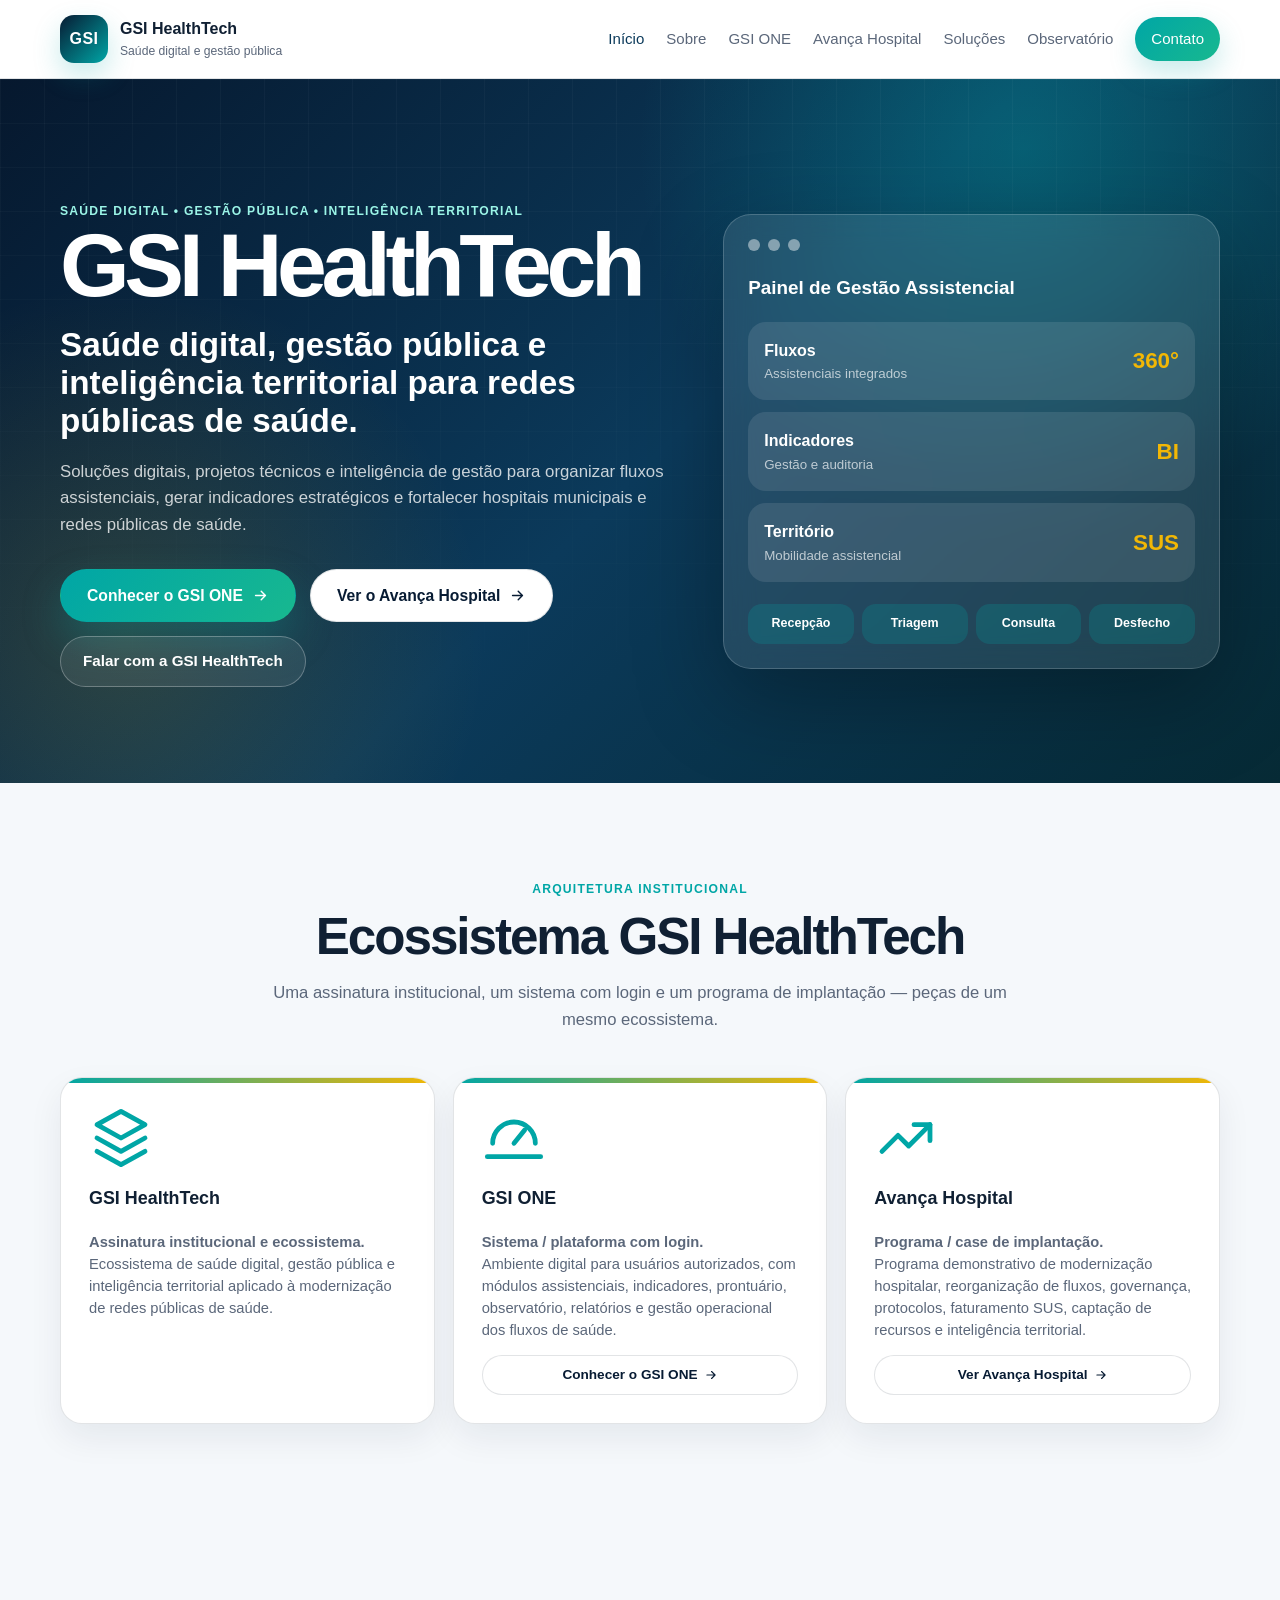
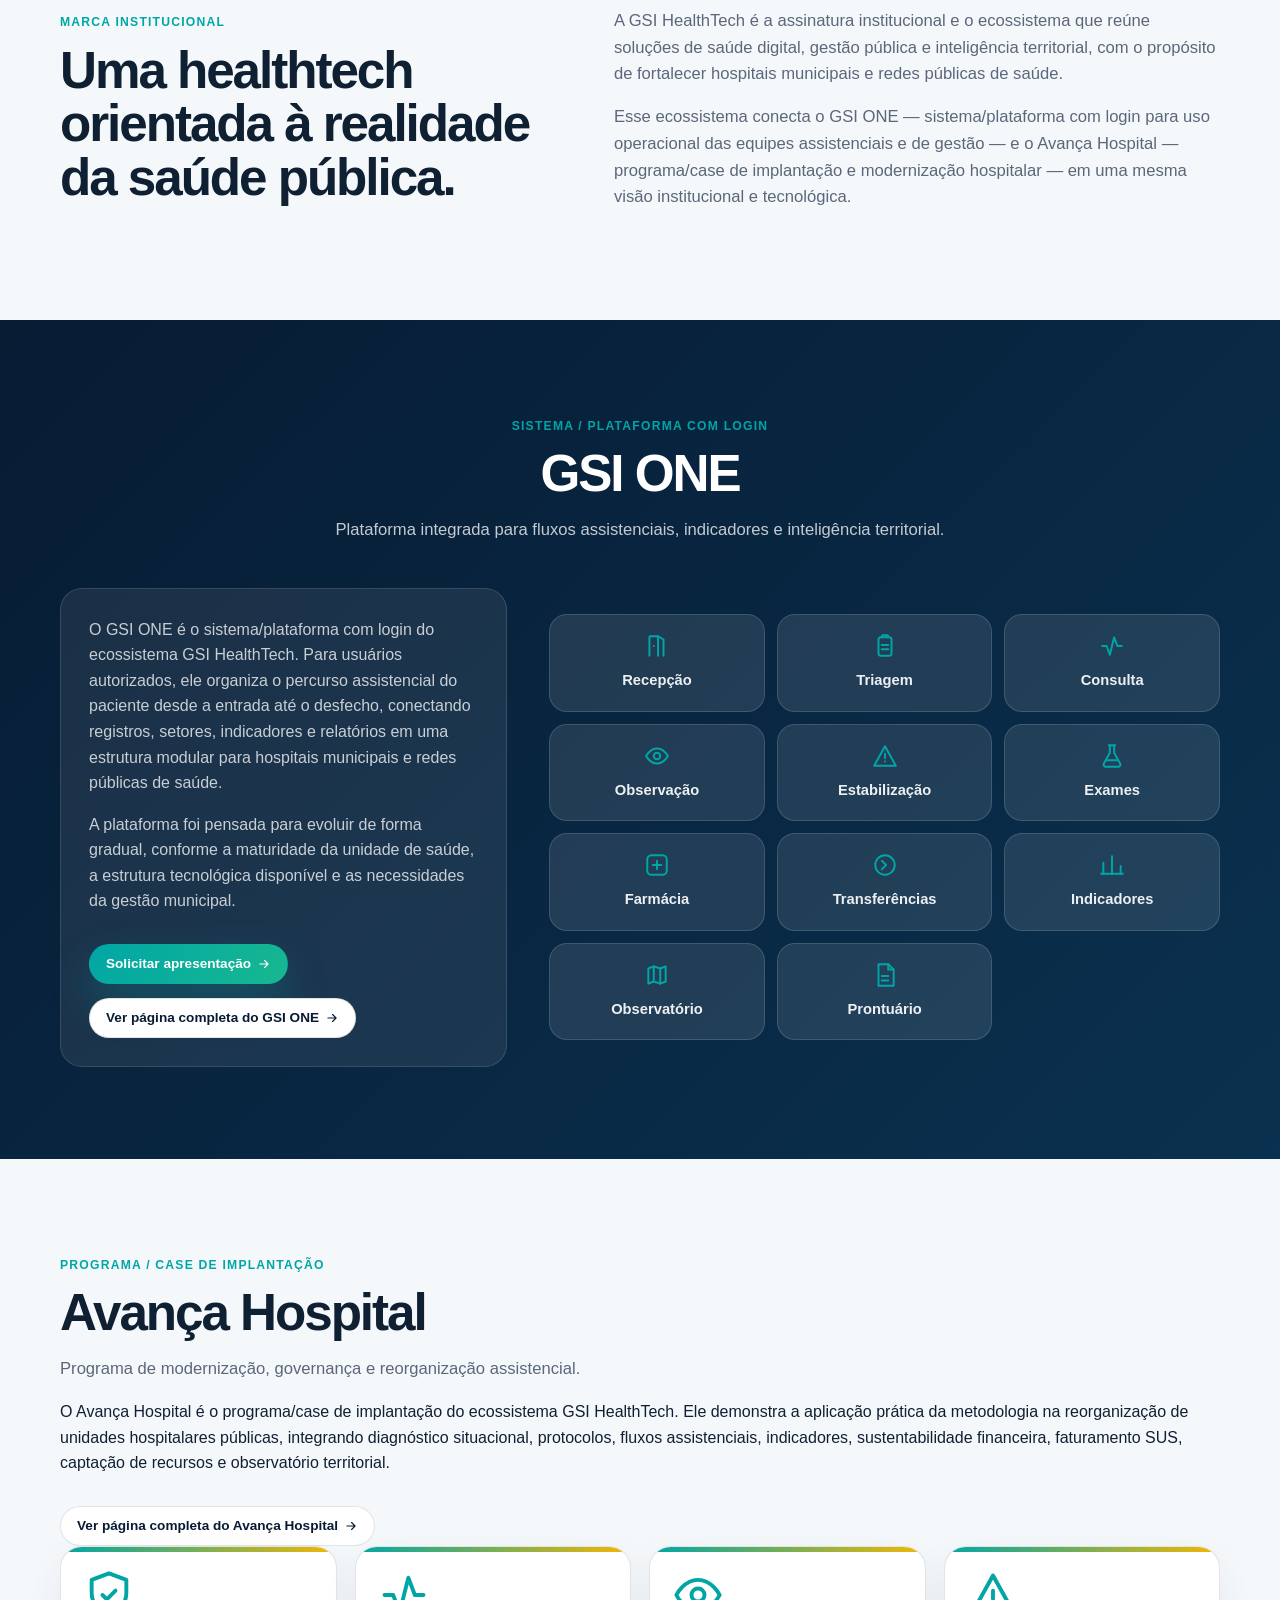
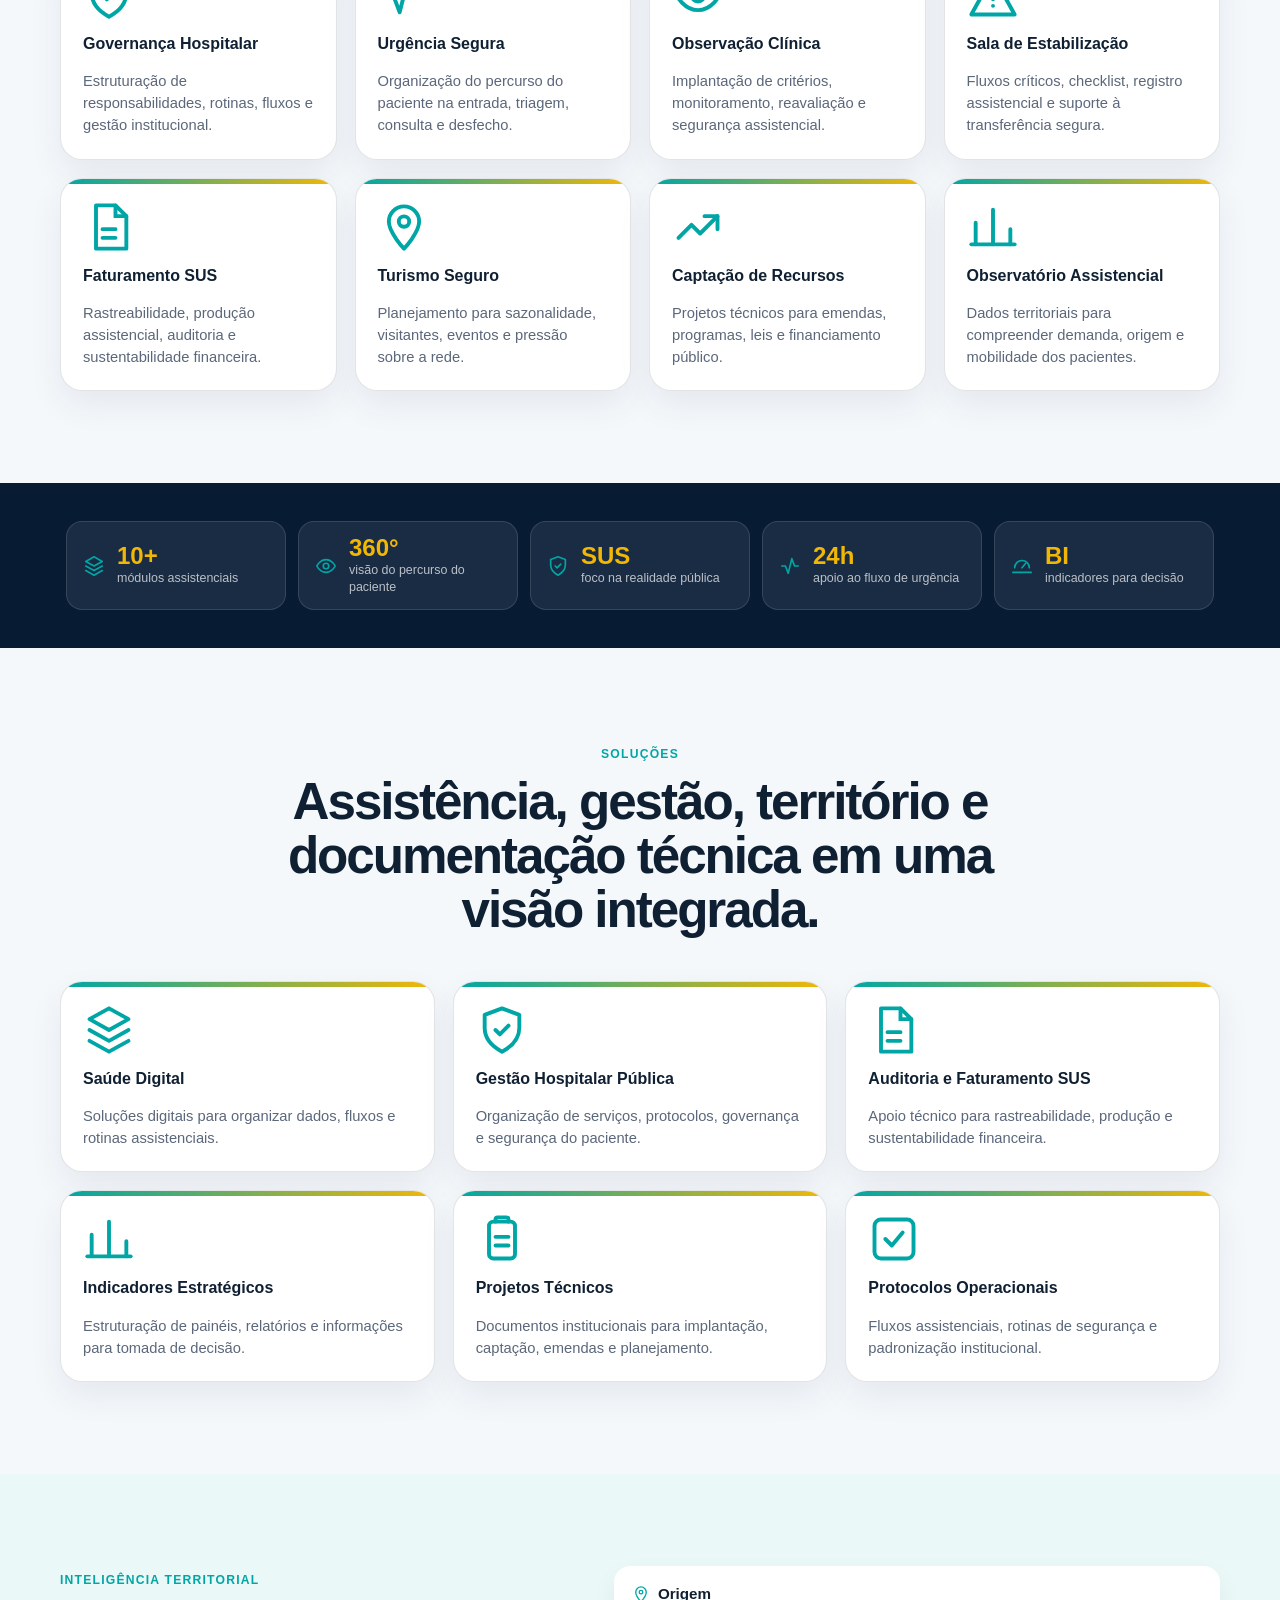
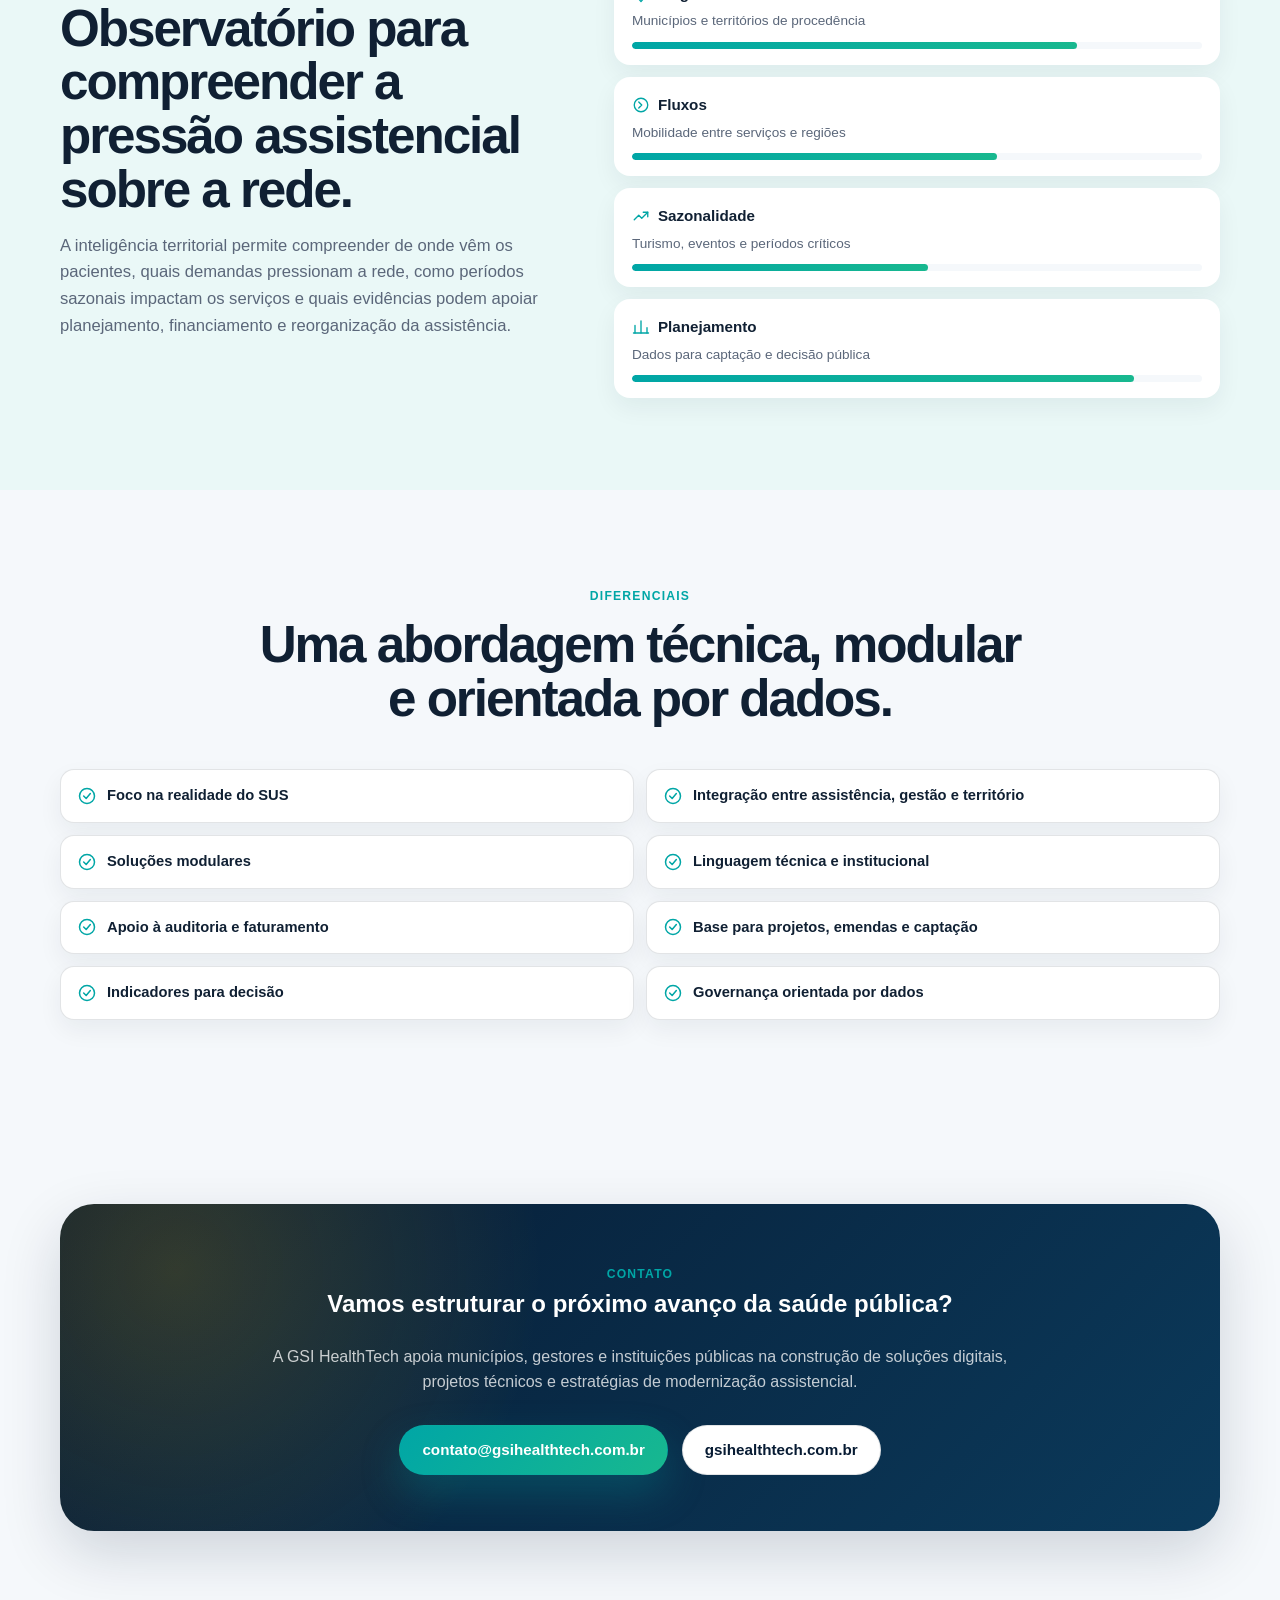
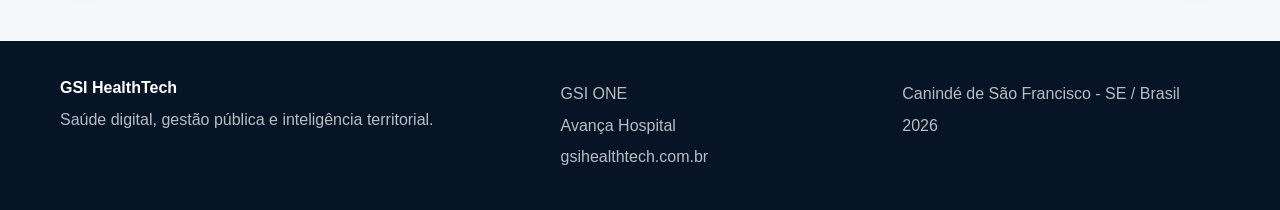
==== commit c68c02d9: "style: refine hero button proportions" ====
--- a/index.html
+++ b/index.html
@@ -132,7 +132,7 @@
           <div class="hero-actions">
             <a href="gsi-one.html" class="btn btn-lg btn-primary">Conhecer o GSI ONE<svg class="btn-arrow" viewBox="0 0 24 24" fill="none" stroke="currentColor" stroke-width="2"><path d="M5 12h14M13 6l6 6-6 6" stroke-linecap="round" stroke-linejoin="round"/></svg></a>
             <a href="avanca-hospital.html" class="btn btn-lg btn-secondary">Ver o Avança Hospital<svg class="btn-arrow" viewBox="0 0 24 24" fill="none" stroke="currentColor" stroke-width="2"><path d="M5 12h14M13 6l6 6-6 6" stroke-linecap="round" stroke-linejoin="round"/></svg></a>
-            <a href="#contato" class="btn btn-lg btn-ghost">Falar com a GSI HealthTech</a>
+            <a href="#contato" class="btn btn-md btn-ghost">Falar com a GSI HealthTech</a>
           </div>
         </div>
 
--- a/style.css
+++ b/style.css
@@ -259,15 +259,15 @@
 }
 
 .btn-lg {
-  min-height: 54px;
-  padding: 14px 30px;
-  gap: 10px;
-  font-size: 1.05rem;
+  min-height: 47px;
+  padding: 13px 26px;
+  gap: 9px;
+  font-size: 0.98rem;
 }
 
 .btn-lg .btn-arrow {
-  width: 19px;
-  height: 19px;
+  width: 17px;
+  height: 17px;
 }
 
 .btn-primary {
@@ -824,6 +824,7 @@
   .hero-actions,
   .center-actions {
     flex-direction: column;
+    gap: 10px;
   }
 
   .btn {
@@ -831,15 +832,15 @@
   }
 
   .btn-lg {
-    min-height: 48px;
-    padding: 12px 22px;
+    min-height: 45px;
+    padding: 11px 20px;
     gap: 8px;
-    font-size: 0.98rem;
+    font-size: 0.94rem;
   }
 
   .btn-lg .btn-arrow {
-    width: 17px;
-    height: 17px;
+    width: 16px;
+    height: 16px;
   }
 
   .module-grid,
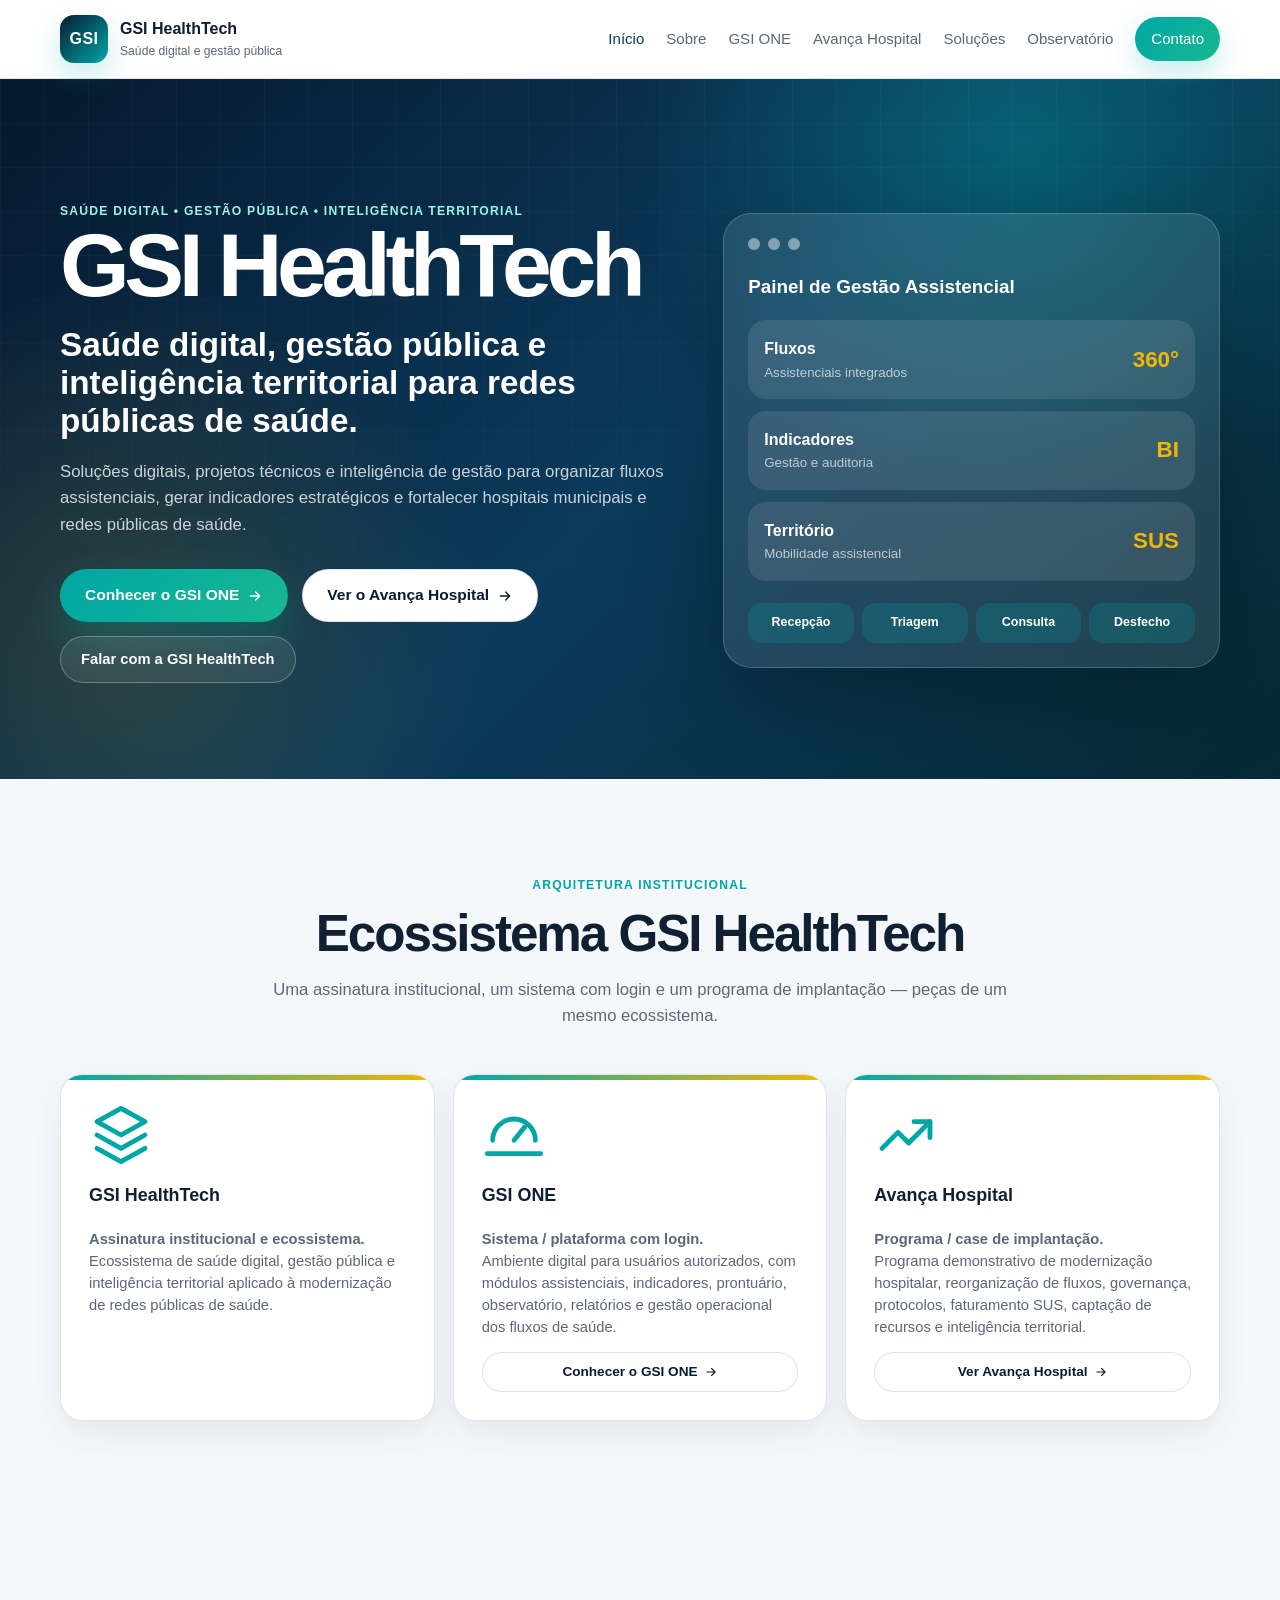
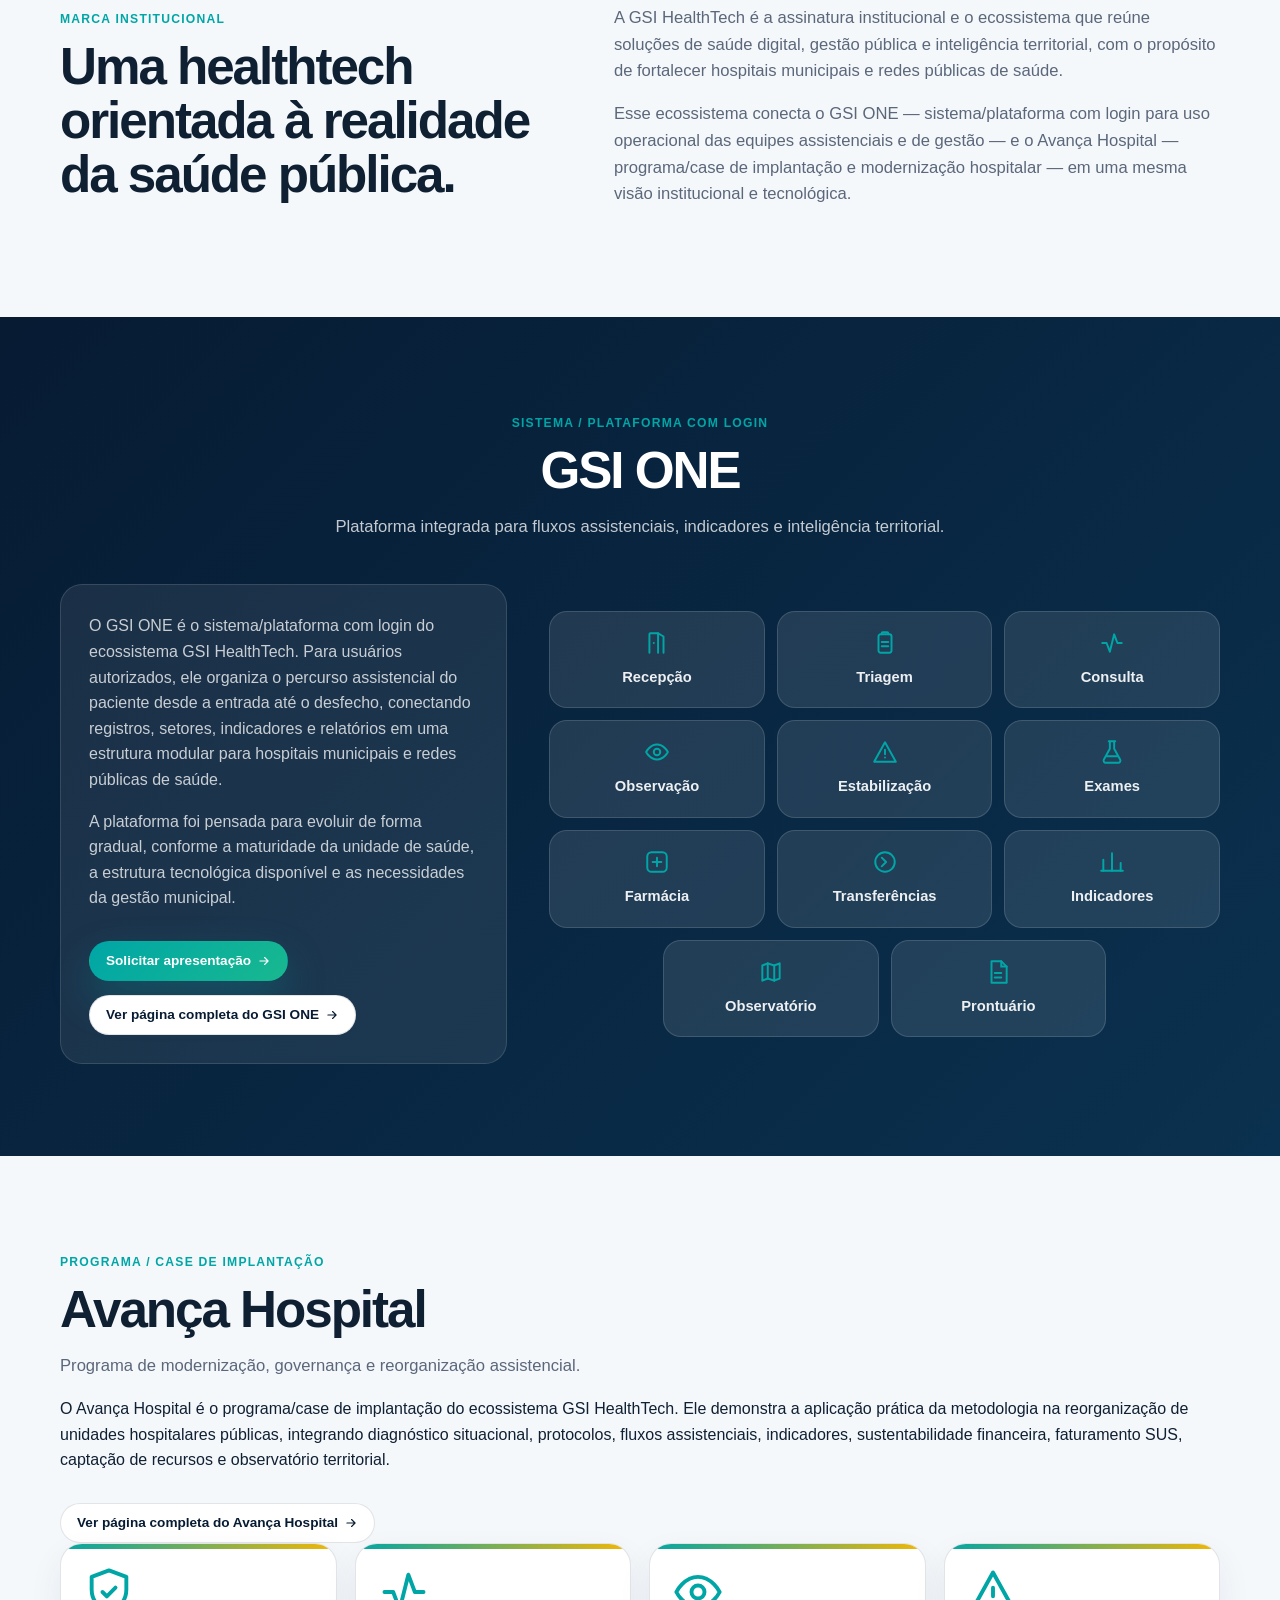
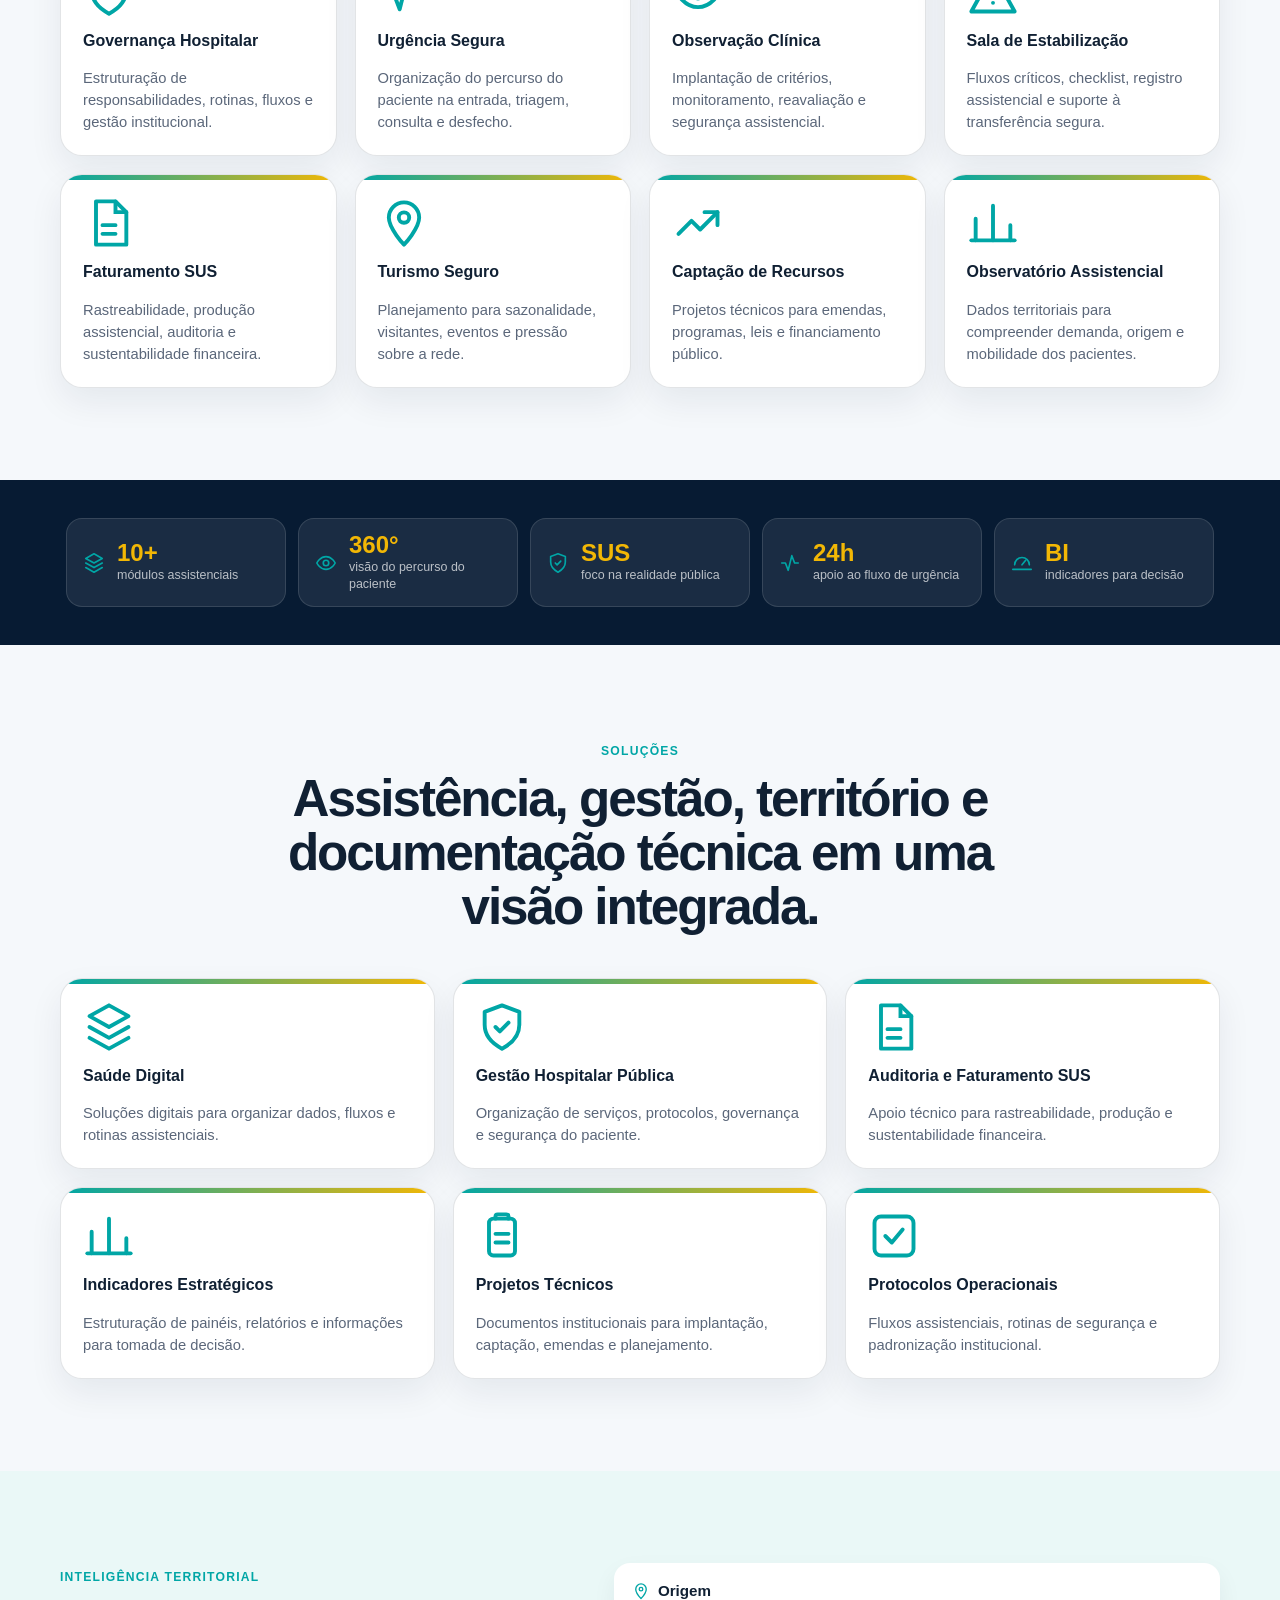
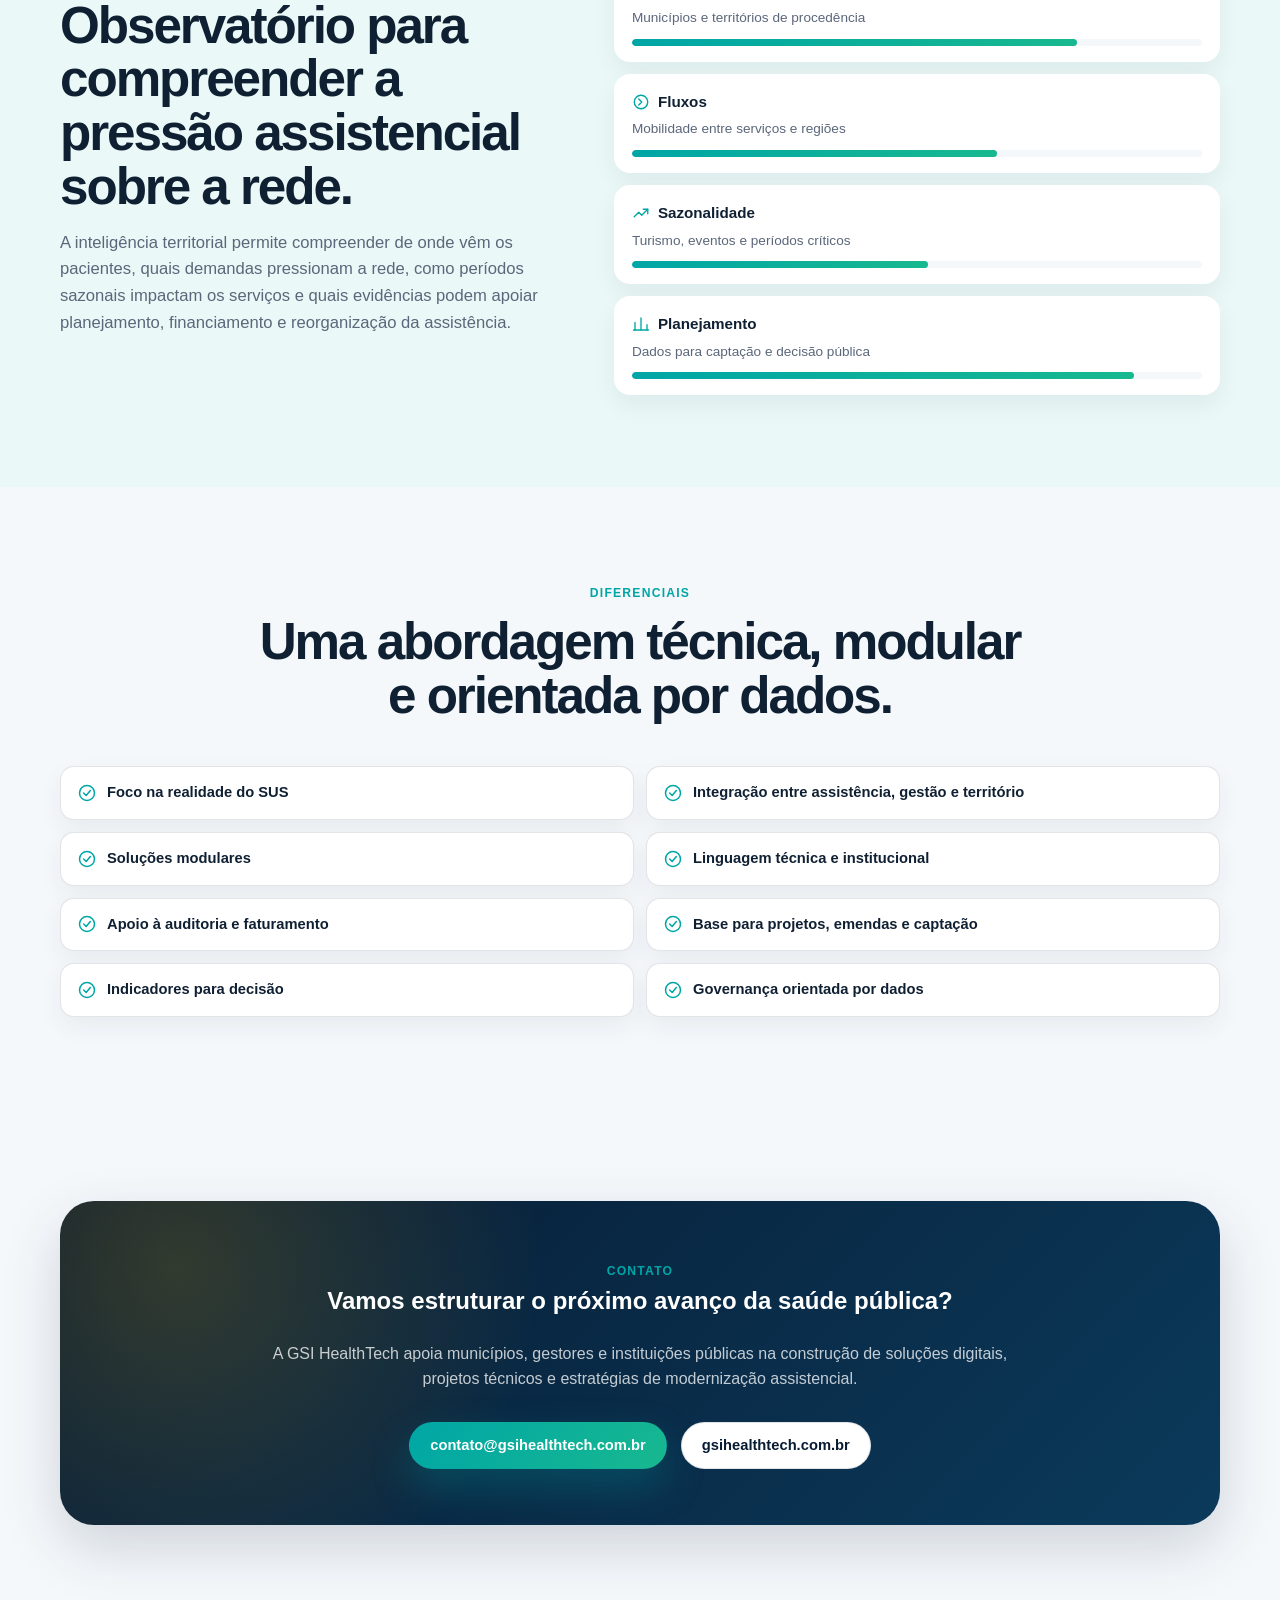
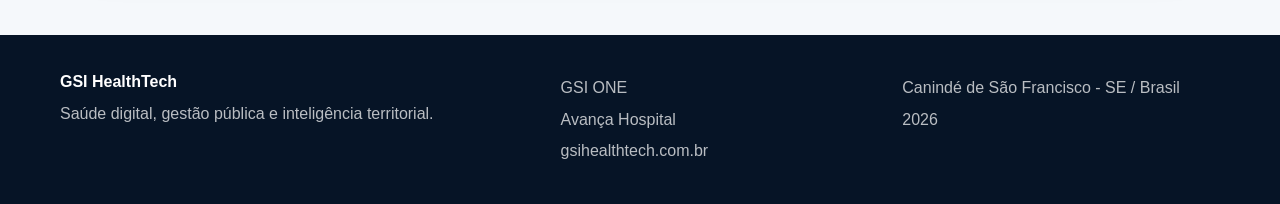
==== commit de1cd7d2: "feat: add brand assets and social metadata" ====
--- a/index.html
+++ b/index.html
@@ -3,15 +3,21 @@
 <head>
   <meta charset="UTF-8" />
   <meta name="viewport" content="width=device-width, initial-scale=1.0" />
-  <meta name="description" content="GSI HealthTech: saúde digital, gestão pública e inteligência territorial para redes públicas de saúde." />
-  <meta name="theme-color" content="#071b33" />
+  <meta name="description" content="Ecossistema de saúde digital para gestão pública, com GSI ONE, Avança Hospital, indicadores, observatórios e modernização hospitalar para redes públicas de saúde." />
+  <meta name="theme-color" content="#071B33" />
+  <link rel="icon" type="image/svg+xml" href="assets/favicon.svg" />
   <meta property="og:type" content="website" />
   <meta property="og:locale" content="pt_BR" />
   <meta property="og:site_name" content="GSI HealthTech" />
-  <meta property="og:title" content="GSI HealthTech | Saúde Digital e Gestão Pública" />
-  <meta property="og:description" content="GSI HealthTech: saúde digital, gestão pública e inteligência territorial para redes públicas de saúde." />
+  <meta property="og:title" content="GSI HealthTech | Saúde Digital, Gestão Pública e Inteligência Territorial" />
+  <meta property="og:description" content="Ecossistema de saúde digital para gestão pública, com GSI ONE, Avança Hospital, indicadores, observatórios e modernização hospitalar para redes públicas de saúde." />
   <meta property="og:url" content="https://gsihealthtech.com.br/" />
-  <title>GSI HealthTech | Saúde Digital e Gestão Pública</title>
+  <meta property="og:image" content="https://gsihealthtech.com.br/assets/og-gsihealthtech.svg" />
+  <meta name="twitter:card" content="summary_large_image" />
+  <meta name="twitter:title" content="GSI HealthTech | Saúde Digital, Gestão Pública e Inteligência Territorial" />
+  <meta name="twitter:description" content="Ecossistema de saúde digital para gestão pública, com GSI ONE, Avança Hospital, indicadores, observatórios e modernização hospitalar para redes públicas de saúde." />
+  <meta name="twitter:image" content="https://gsihealthtech.com.br/assets/og-gsihealthtech.svg" />
+  <title>GSI HealthTech | Saúde Digital, Gestão Pública e Inteligência Territorial</title>
   <link rel="stylesheet" href="style.css" />
 </head>
 <body>
--- a/style.css
+++ b/style.css
@@ -253,21 +253,27 @@
 }
 
 .btn-md {
+  min-height: 43px;
+  padding: 11px 20px;
+  gap: 8px;
+  font-size: 0.92rem;
+}
+
+.btn-md .btn-arrow {
+  width: 15px;
+  height: 15px;
+}
+
+.btn-lg {
   min-height: 46px;
-  padding: 12px 22px;
-  font-size: 0.95rem;
-}
-
-.btn-lg {
-  min-height: 47px;
-  padding: 13px 26px;
-  gap: 9px;
-  font-size: 0.98rem;
+  padding: 13px 24px;
+  gap: 8px;
+  font-size: 0.97rem;
 }
 
 .btn-lg .btn-arrow {
-  width: 17px;
-  height: 17px;
+  width: 16px;
+  height: 16px;
 }
 
 .btn-primary {
@@ -449,6 +455,23 @@
   color: var(--teal);
 }
 
+/*
+ * #gsione .module-grid tem 11 itens, número não múltiplo de 3 colunas.
+ * Flexbox + justify-content:center centraliza a última linha incompleta
+ * sem deixar células vazias, em vez do grid padrão (que alinharia o
+ * item restante à esquerda).
+ */
+#gsione .module-grid {
+  display: flex;
+  flex-wrap: wrap;
+  justify-content: center;
+}
+
+#gsione .module-grid span {
+  flex: 0 1 calc(33.333% - 8px);
+  max-width: calc(33.333% - 8px);
+}
+
 .cards-grid {
   display: grid;
   grid-template-columns: repeat(4, 1fr);
@@ -457,6 +480,22 @@
 
 .cards-grid.three {
   grid-template-columns: repeat(3, 1fr);
+}
+
+/*
+ * #modulos .cards-grid tem 13 cards, número não múltiplo de 4 colunas.
+ * Mesma técnica do #gsione .module-grid: flexbox centraliza a última
+ * linha incompleta em vez de deixar o card isolado à esquerda.
+ */
+#modulos .cards-grid {
+  display: flex;
+  flex-wrap: wrap;
+  justify-content: center;
+}
+
+#modulos .cards-grid .card {
+  flex: 0 1 calc(25% - 13.5px);
+  max-width: calc(25% - 13.5px);
 }
 
 .card {
@@ -774,6 +813,11 @@
   .cards-grid {
     grid-template-columns: repeat(3, 1fr);
   }
+
+  #modulos .cards-grid .card {
+    flex-basis: calc(33.333% - 12px);
+    max-width: calc(33.333% - 12px);
+  }
 }
 
 @media (max-width: 980px) {
@@ -810,6 +854,11 @@
   .cards-grid.three {
     grid-template-columns: repeat(2, 1fr);
   }
+
+  #modulos .cards-grid .card {
+    flex-basis: calc(50% - 9px);
+    max-width: calc(50% - 9px);
+  }
 }
 
 @media (max-width: 640px) {
@@ -832,15 +881,15 @@
   }
 
   .btn-lg {
-    min-height: 45px;
-    padding: 11px 20px;
-    gap: 8px;
-    font-size: 0.94rem;
+    min-height: 44px;
+    padding: 10px 18px;
+    gap: 7px;
+    font-size: 0.92rem;
   }
 
   .btn-lg .btn-arrow {
-    width: 16px;
-    height: 16px;
+    width: 15px;
+    height: 15px;
   }
 
   .module-grid,
@@ -850,6 +899,12 @@
     grid-template-columns: 1fr;
   }
 
+  #gsione .module-grid span,
+  #modulos .cards-grid .card {
+    flex-basis: 100%;
+    max-width: 100%;
+  }
+
   .metric-card {
     flex-basis: 100%;
     max-width: 100%;
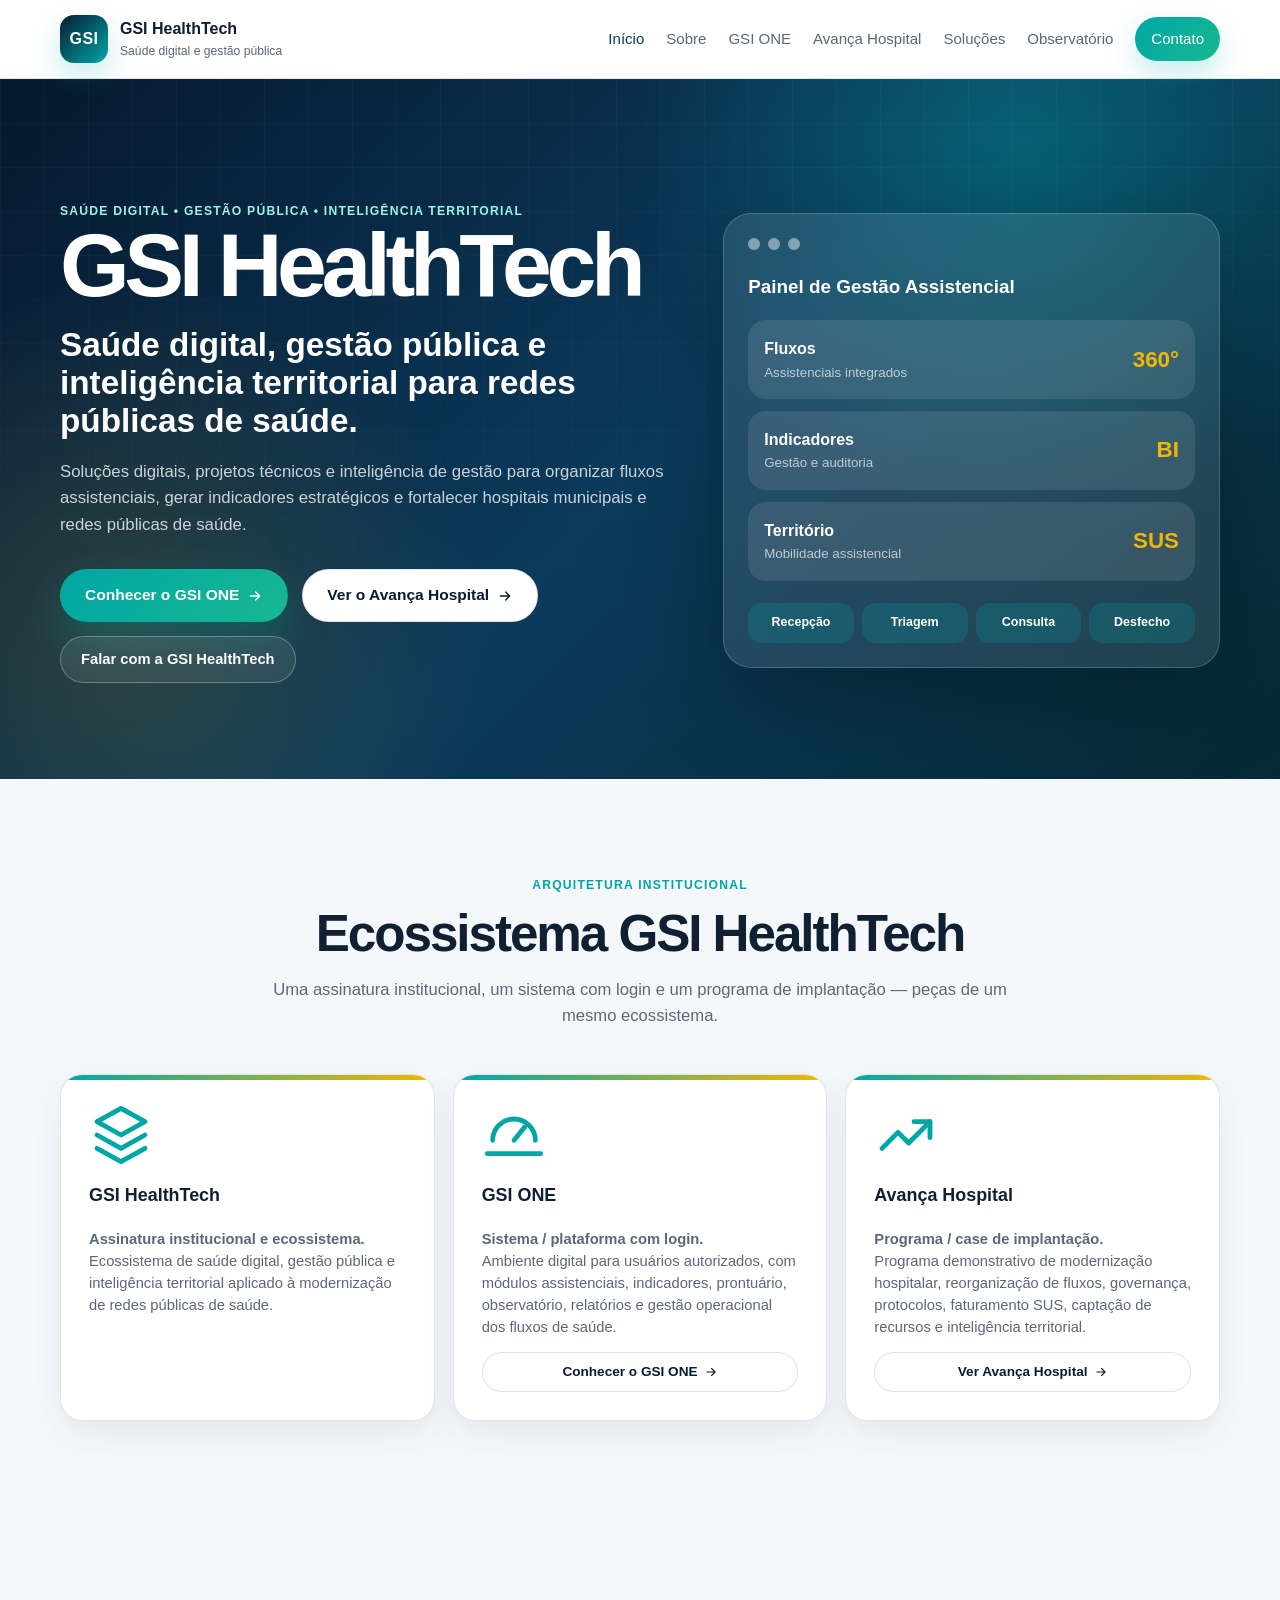
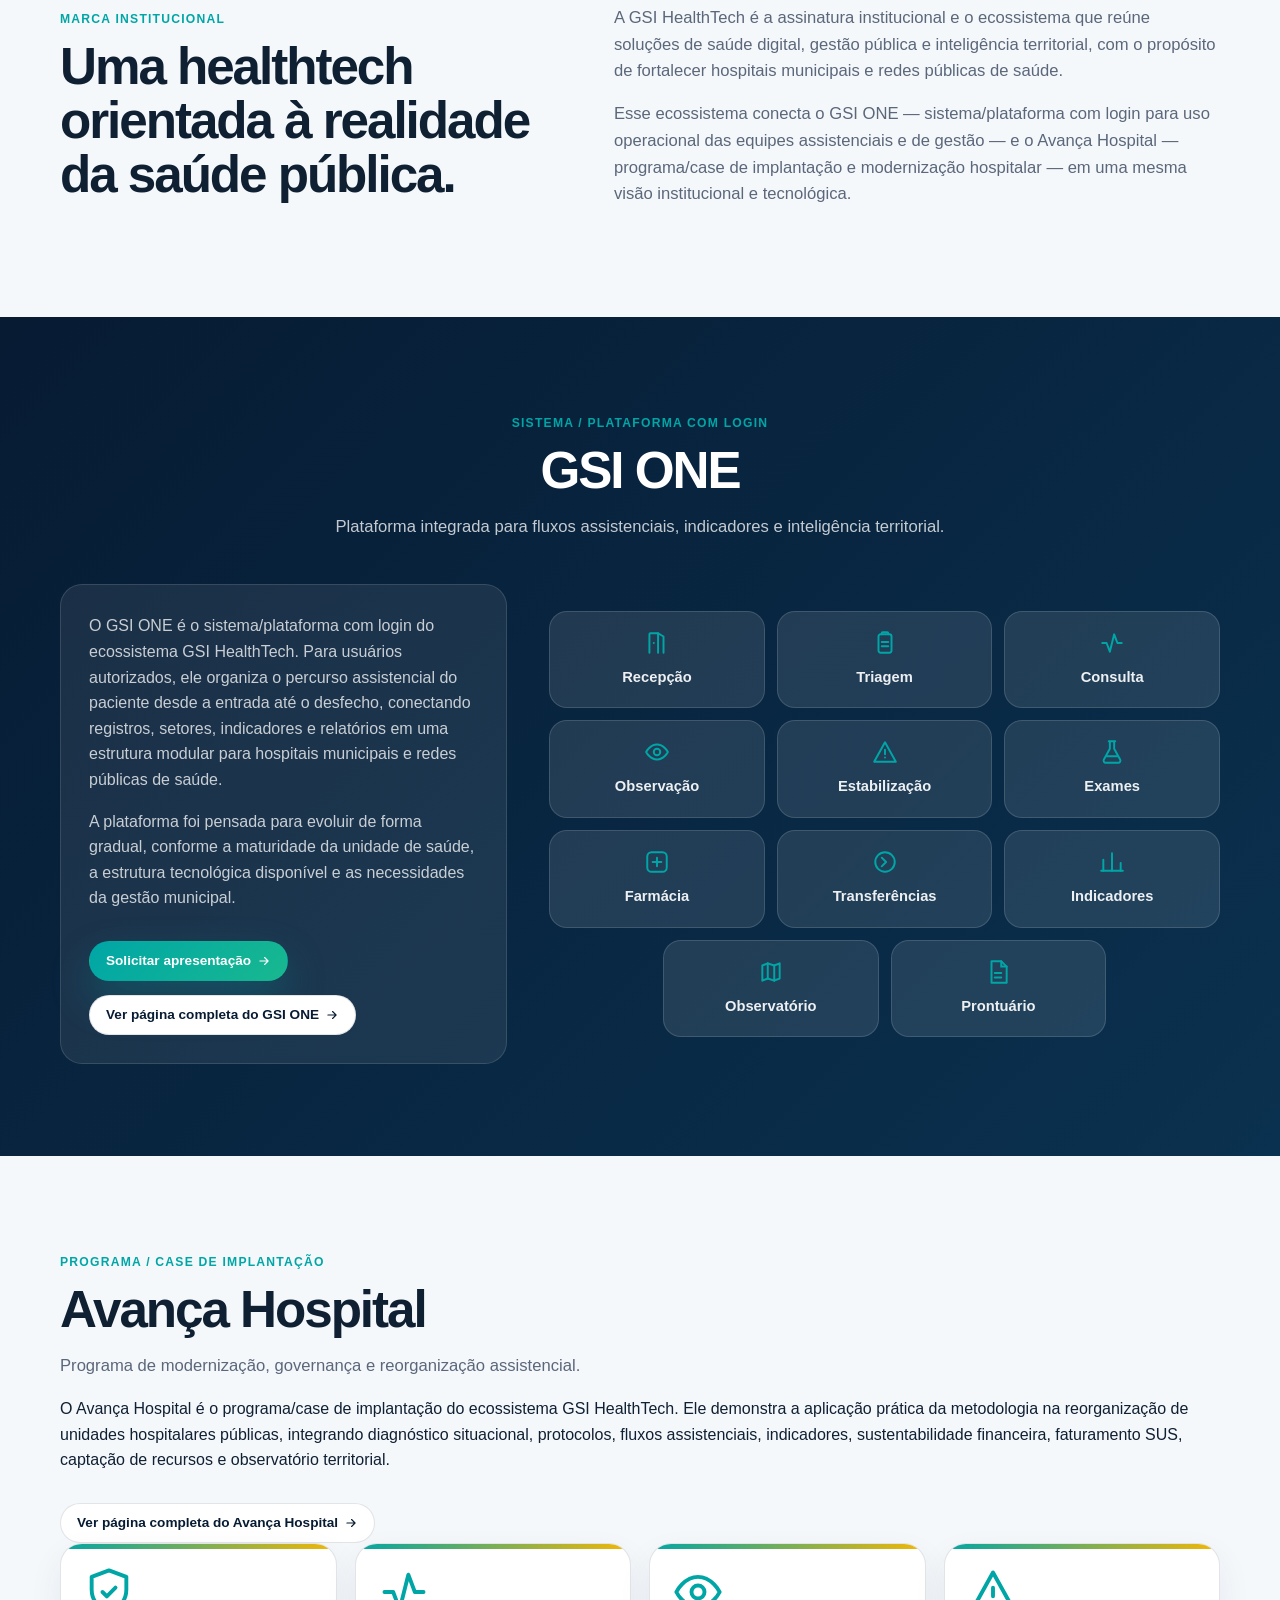
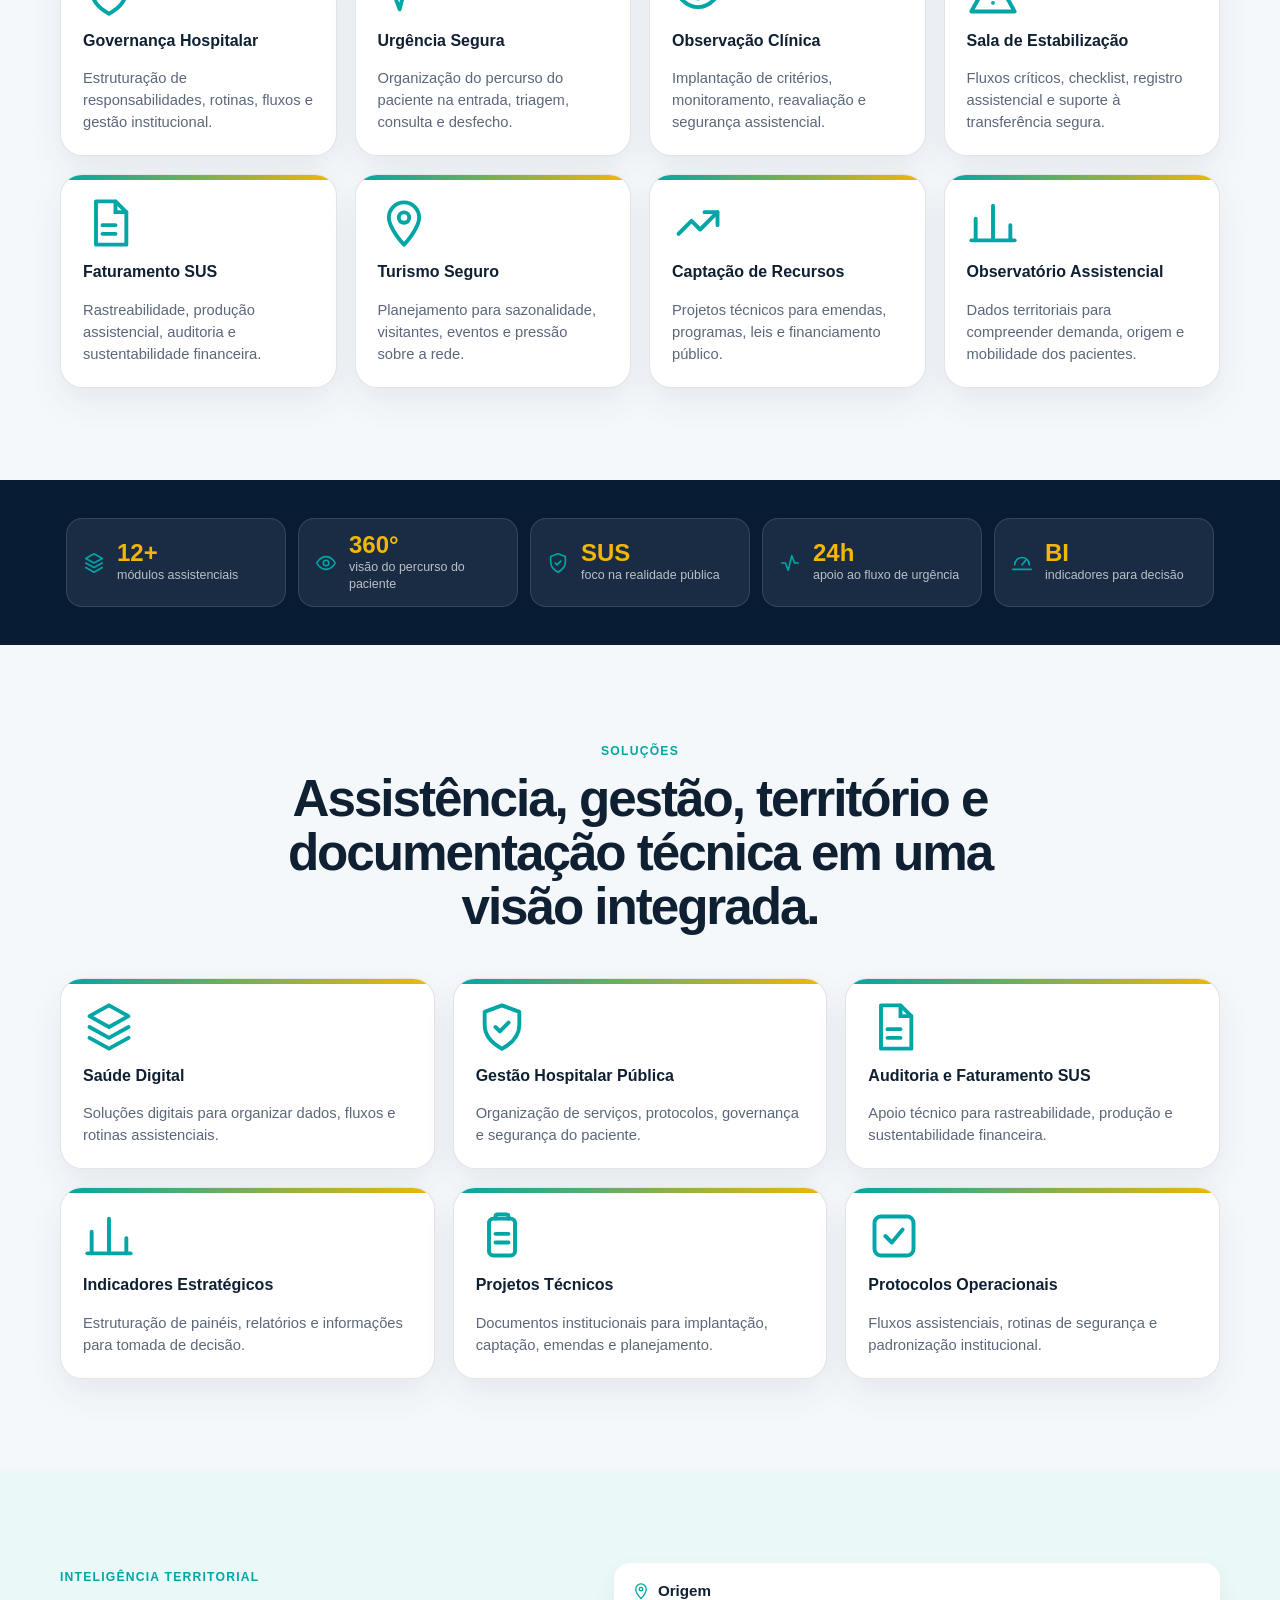
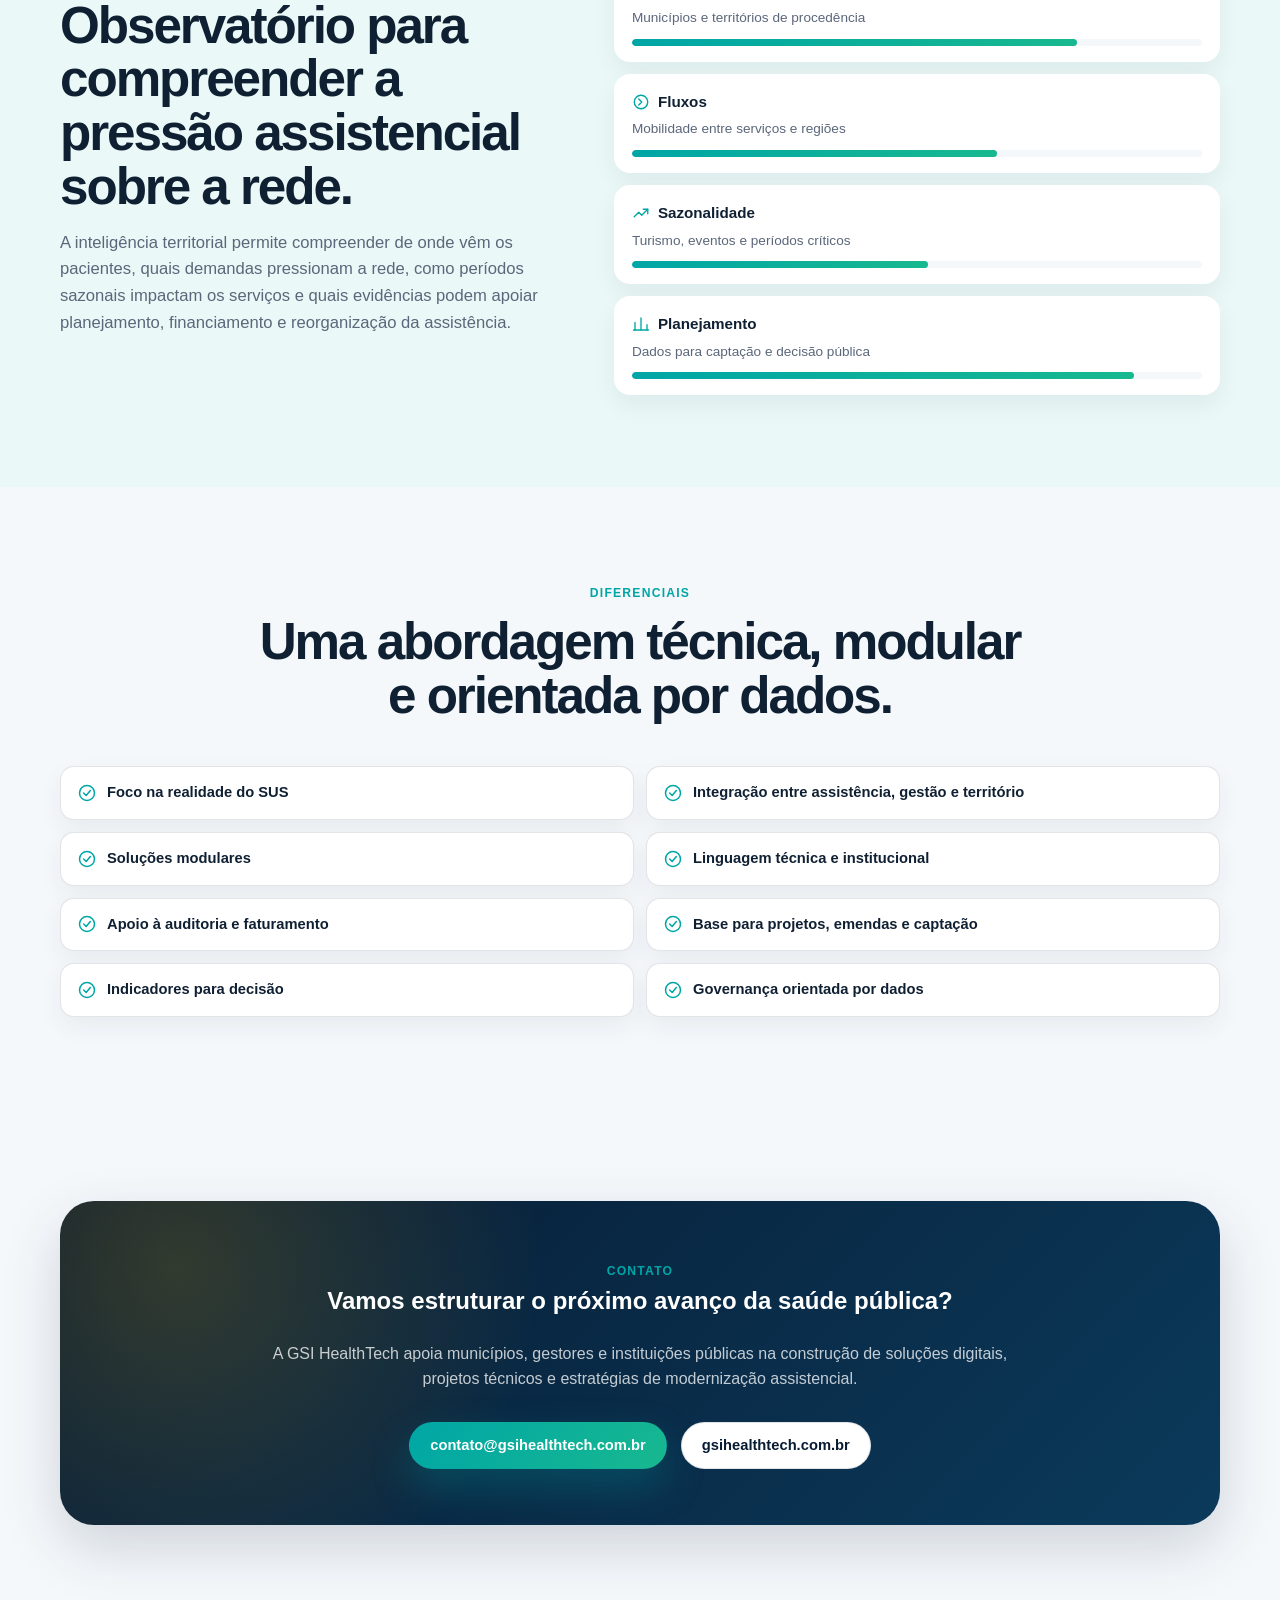
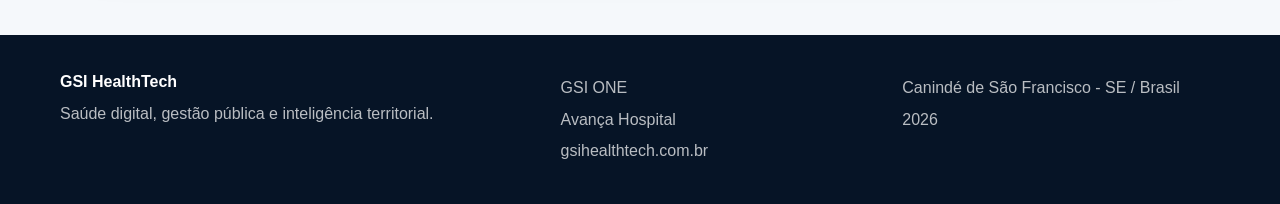
==== commit 92bdf6a3: "docs: align public site with GSI ONE functional model Co-Authored-By: Claude Sonnet 4.6 <noreply@ant" ====
--- a/index.html
+++ b/index.html
@@ -333,7 +333,7 @@
         <div class="metric-card">
           <svg class="metric-icon"><use href="#icon-layers"/></svg>
           <div>
-            <strong class="metric-value" data-count="10">0</strong>
+            <strong class="metric-value" data-count="12">0</strong>
             <span class="metric-label">módulos assistenciais</span>
           </div>
         </div>
